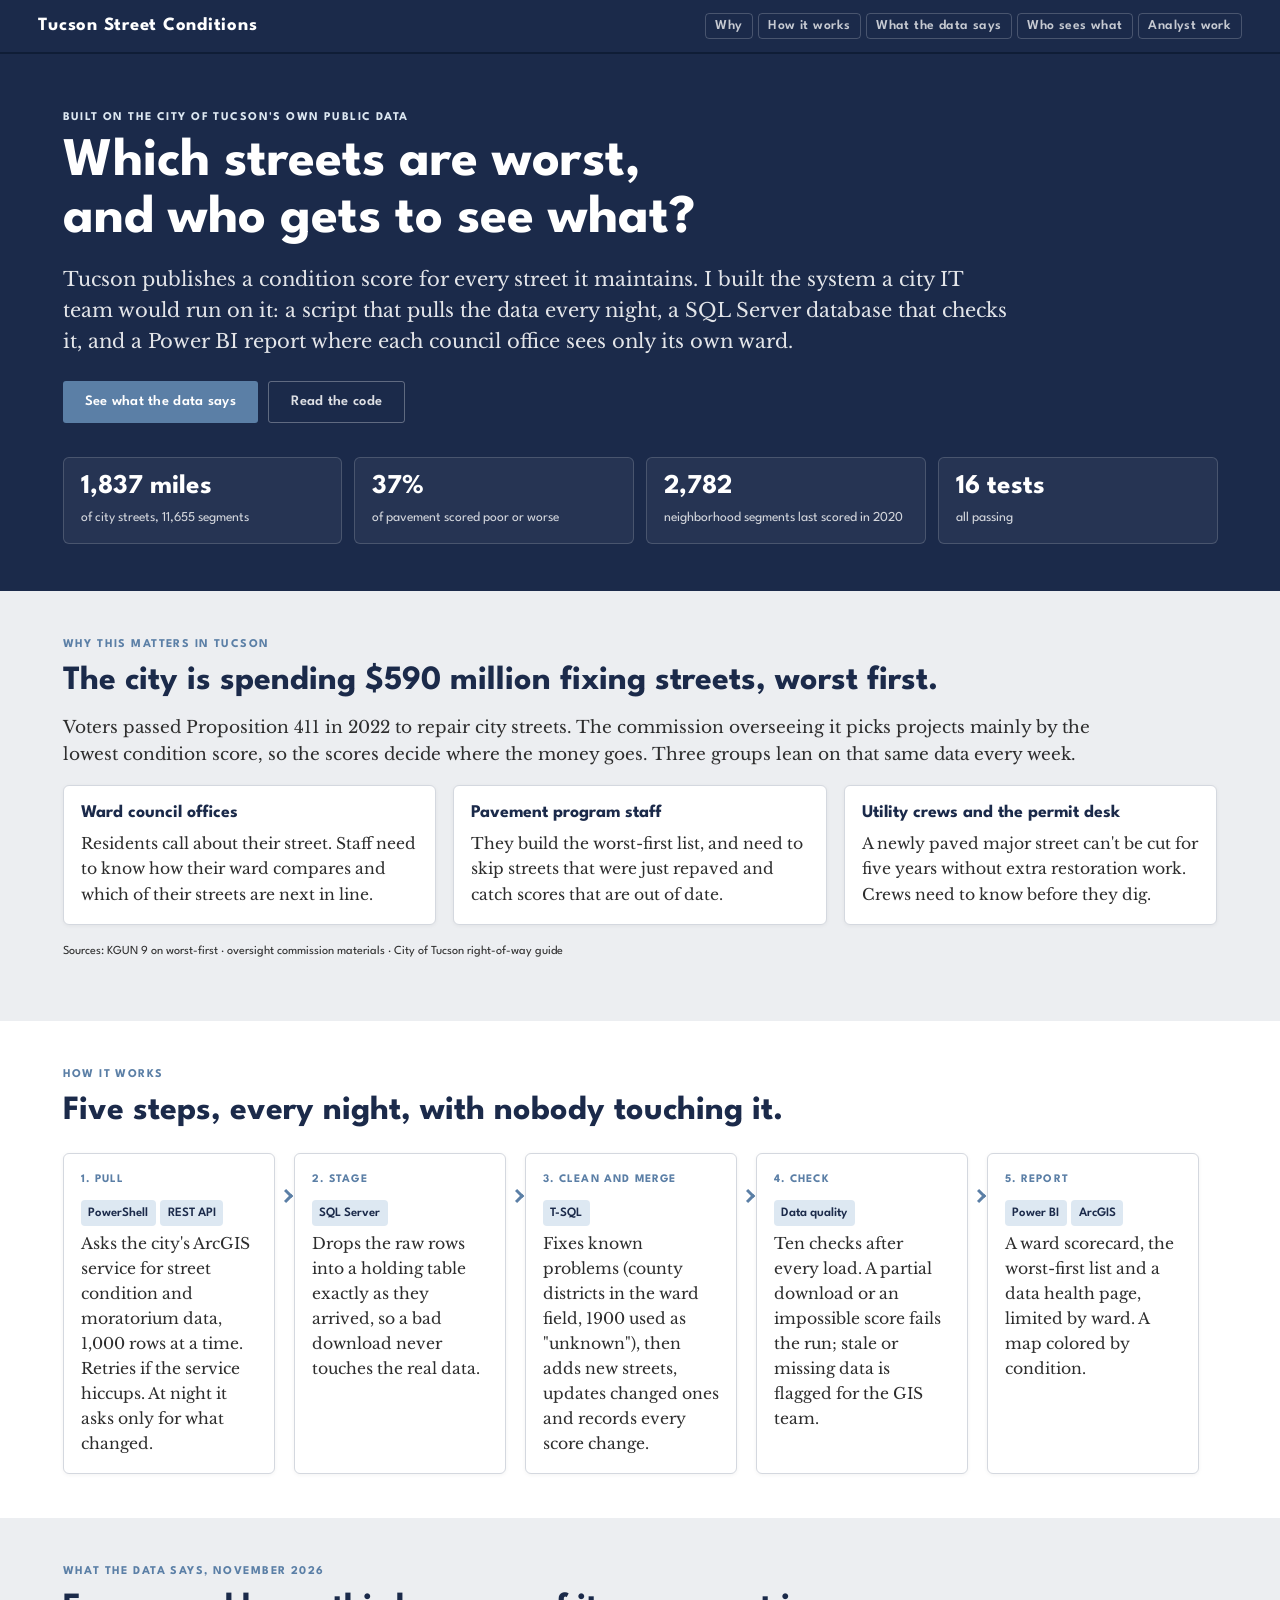
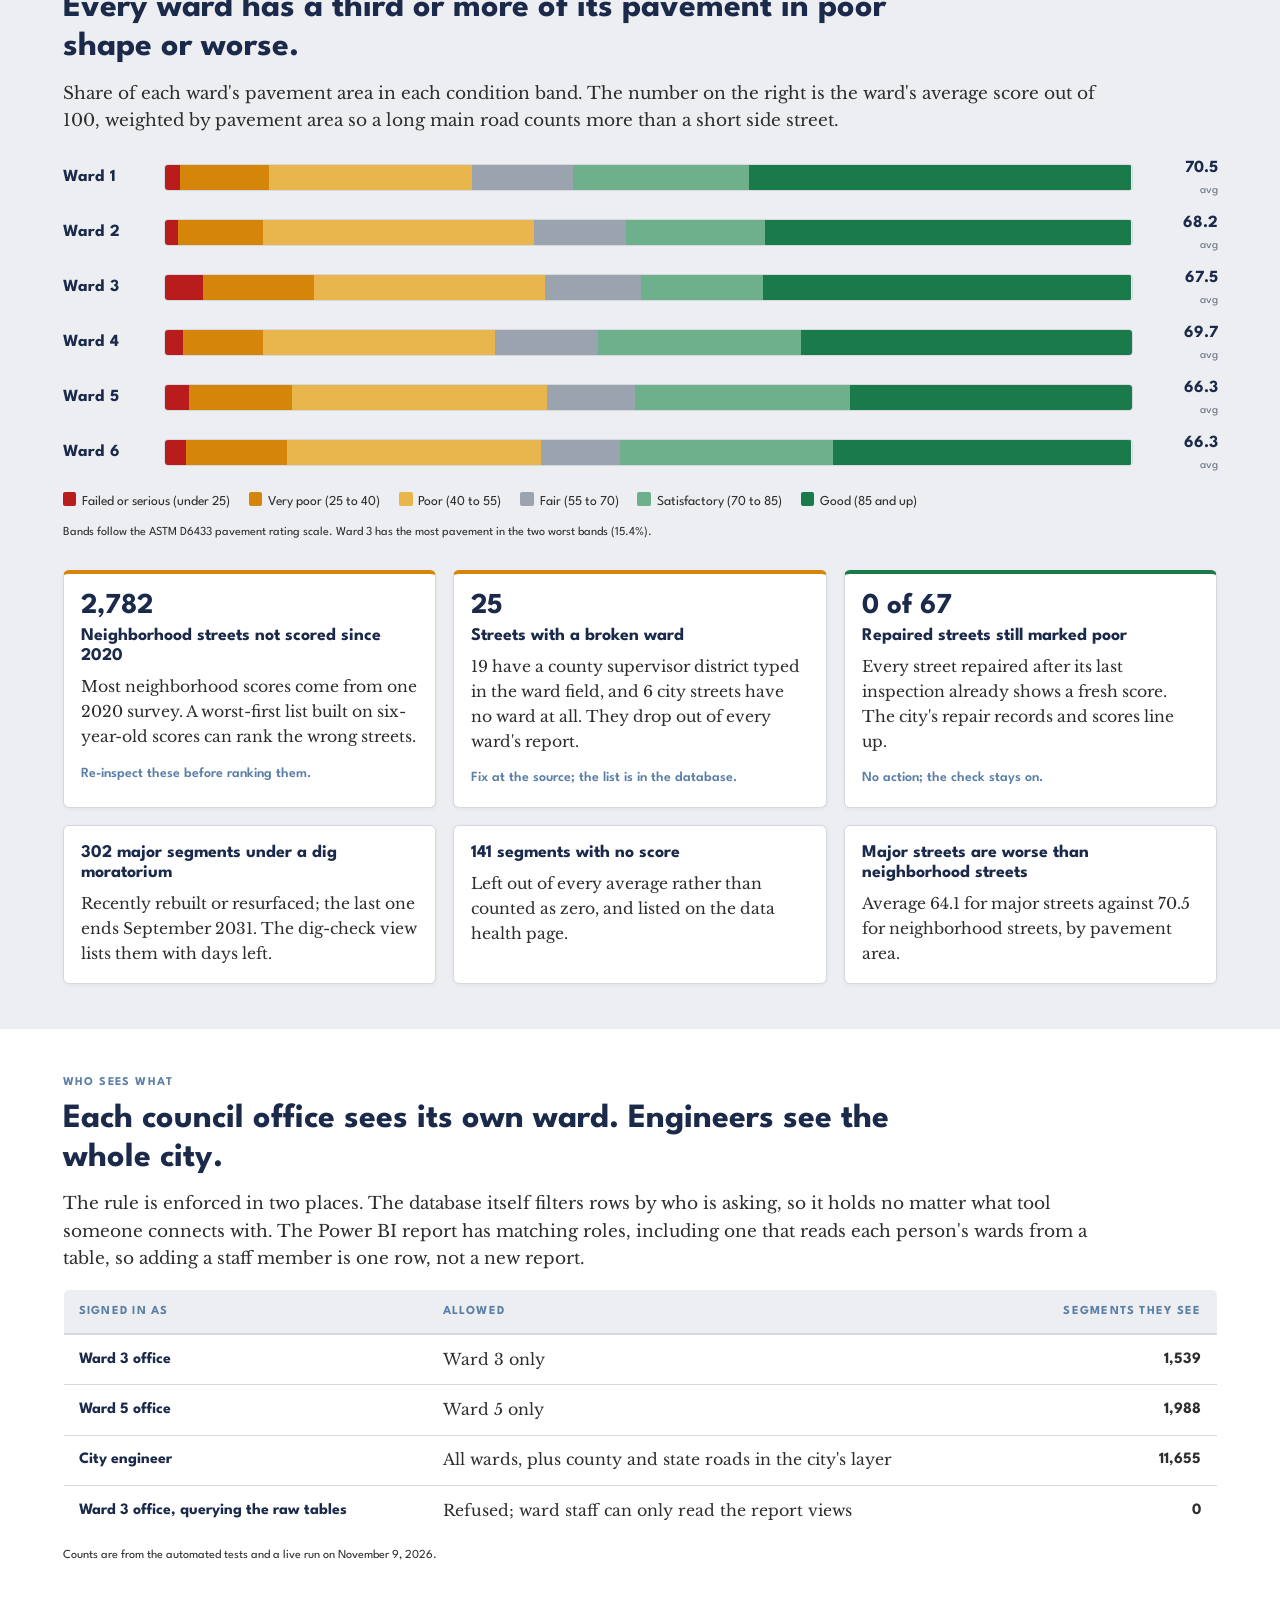
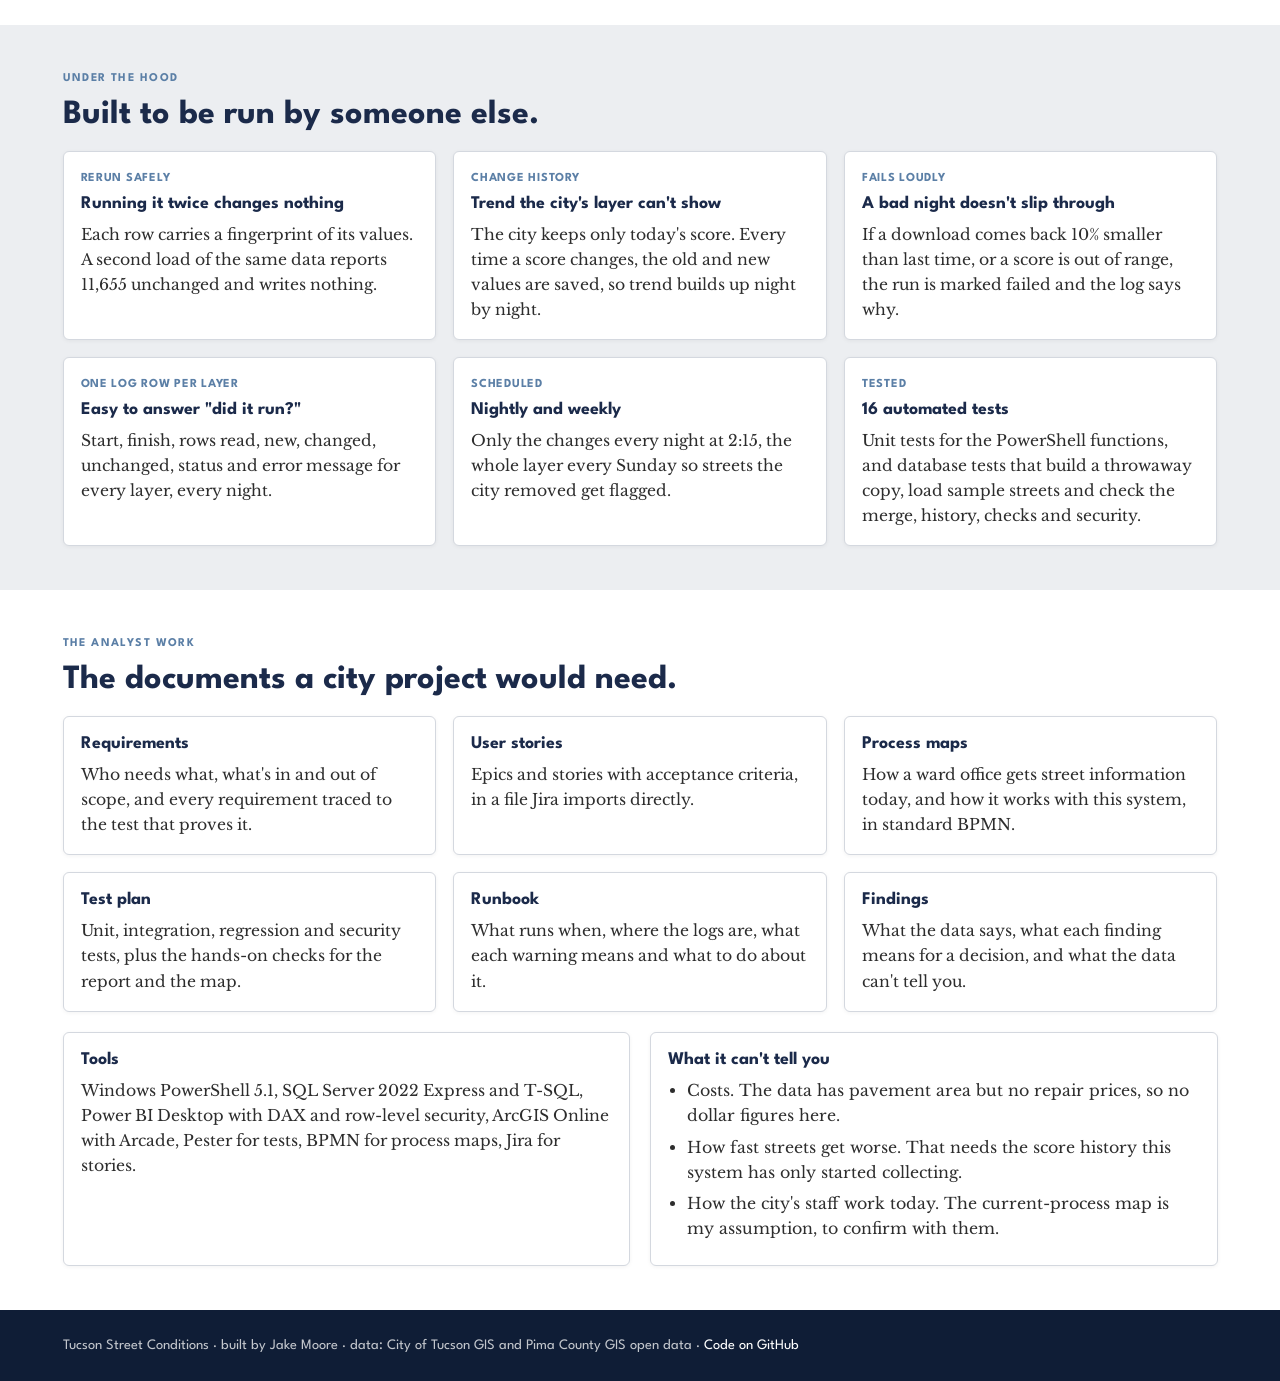
==== site/index.html @ d0fececb "Tucson Street Conditions v1: PowerShell loader, SQL Server model with quality checks and ward securi" ====
<!doctype html>
<html lang="en">
<head>
<meta charset="utf-8">
<meta name="viewport" content="width=device-width, initial-scale=1">
<title>Tucson Street Conditions</title>
<meta name="description" content="A nightly data pipeline on the City of Tucson's own street condition data: PowerShell, SQL Server, Power BI with ward-level security, and an ArcGIS map.">
<meta property="og:title" content="Tucson Street Conditions">
<meta property="og:description" content="Which Tucson streets are worst, how current is the data, and who gets to see what. Built on the city's public data.">
<meta property="og:type" content="website">
<meta name="author" content="Jake Moore">
<link rel="preconnect" href="https://fonts.googleapis.com">
<link rel="preconnect" href="https://fonts.gstatic.com" crossorigin>
<link href="https://fonts.googleapis.com/css2?family=League+Spartan:wght@400;600;700&family=Libre+Baskerville:ital,wght@0,400;0,700;1,400&display=swap" rel="stylesheet">
<link rel="stylesheet" href="base.css">
<style>
  :root {
    /* condition bands, worst to best; anchored on the red, orange and green tokens in base.css */
    --b-fail: #B91C1C; --b-vpoor: #D4850A; --b-poor: #E8B64C; --b-fair: #9AA3AE; --b-sat: #6FB08C; --b-good: #1A7A4A;
  }
  html { font-size: 17px; }
  body { background: var(--light-gray); }
  .wrap { max-width: 1240px; margin-inline: auto; padding-inline: clamp(1rem, 4vw, 2.5rem); }
  section { padding: 2.6rem 0; }
  .white { background: var(--white); }
  .navy { background: var(--navy); color: #fff; }
  .navbar-links { margin-left: auto; }

  .hero { padding: 3.2rem 0 2.8rem; }
  .hero h1 { font-size: clamp(2rem, 5vw, 3.2rem); font-weight: 700; line-height: 1.05; margin-bottom: 0.9rem; max-width: 20ch; }
  .hero .lead { font-size: 1.15rem; line-height: 1.6; color: rgba(255,255,255,0.88); max-width: 56rem; margin-bottom: 1.4rem; }
  .hero-actions .btn { padding: 0.75rem 1.3rem; font-size: 0.85rem; }
  .facts { display: grid; grid-template-columns: repeat(4, 1fr); gap: 0.75rem; margin-top: 2rem; }
  .fact { border: 1px solid rgba(255,255,255,0.16); border-radius: 6px; padding: 0.8rem 1rem; background: rgba(255,255,255,0.05); }
  .fact b { display: block; font-family: 'League Spartan', sans-serif; font-size: 1.6rem; line-height: 1.1; }
  .fact span { font-family: 'League Spartan', sans-serif; font-size: 0.8rem; color: rgba(255,255,255,0.8); }

  h2 { font-size: clamp(1.4rem, 3vw, 2rem); font-weight: 700; color: var(--navy); margin-bottom: 0.8rem; max-width: 44ch; }
  .navy h2 { color: #fff; }
  .kicker { font-family: 'League Spartan', sans-serif; font-size: 0.7rem; font-weight: 700; letter-spacing: 0.12em;
    text-transform: uppercase; color: var(--steel); display: block; margin-bottom: 0.4rem; }
  .navy .kicker { color: var(--steel-light); }
  p { max-width: 62rem; margin-bottom: 0.9rem; }
  .cols-2 { display: grid; grid-template-columns: 1fr 1fr; gap: 1.2rem; }
  .cols-3 { display: grid; grid-template-columns: repeat(3, 1fr); gap: 1rem; }
  .cols-4 { display: grid; grid-template-columns: repeat(4, 1fr); gap: 1rem; }
  .card:hover { transform: none; }
  .card h3 { font-size: 1.05rem; color: var(--navy); margin-bottom: 0.45rem; }
  .card p { font-size: 0.92rem; margin-bottom: 0.5rem; }
  .card p:last-child { margin-bottom: 0; }
  .navy .card { background: rgba(255,255,255,0.06); border-color: rgba(255,255,255,0.14); color: #fff; box-shadow: none; }
  .navy .card h3 { color: #fff; }
  .navy .card p { color: rgba(255,255,255,0.85); }
  .src { font-family: 'League Spartan', sans-serif; font-size: 0.72rem; }
  .src a { color: inherit; }

  /* pipeline */
  .chain { display: grid; grid-template-columns: repeat(5, 1fr); gap: 0; margin-top: 1.4rem; align-items: stretch; }
  .link { position: relative; padding: 0 1.1rem 0 0; }
  .link > .card { height: 100%; }
  .link:not(:last-child)::after { content: ""; position: absolute; right: 0.15rem; top: 2.2rem; width: 0.6rem; height: 0.6rem;
    border-top: 3px solid var(--steel); border-right: 3px solid var(--steel); transform: rotate(45deg); }
  .step { font-family: 'League Spartan', sans-serif; font-size: 0.68rem; font-weight: 700; letter-spacing: 0.1em;
    text-transform: uppercase; color: var(--steel); display: block; margin-bottom: 0.4rem; }
  .tool { display: inline-block; font-family: 'League Spartan', sans-serif; font-weight: 600; font-size: 0.75rem; border-radius: 4px;
    padding: 0.15rem 0.45rem; background: var(--steel-light); color: var(--navy); margin: 0 0.25rem 0.3rem 0; }

  /* ward chart */
  .wards { display: grid; gap: 0.55rem; margin-top: 1.2rem; }
  .ward { display: grid; grid-template-columns: 5.2rem 1fr 4.2rem; gap: 0.8rem; align-items: center; }
  .ward .name { font-family: 'League Spartan', sans-serif; font-weight: 700; color: var(--navy); }
  .ward .avg { font-family: 'League Spartan', sans-serif; font-weight: 700; color: var(--navy); text-align: right; }
  .ward .avg small { display: block; font-weight: 400; font-size: 0.68rem; color: var(--text-muted); }
  .bar { display: flex; height: 1.6rem; border-radius: 4px; overflow: hidden; border: 1px solid var(--border); }
  .bar span { display: block; height: 100%; }
  .bar span:nth-child(1), .key i.k1 { background: var(--b-fail); }
  .bar span:nth-child(2), .key i.k2 { background: var(--b-vpoor); }
  .bar span:nth-child(3), .key i.k3 { background: var(--b-poor); }
  .bar span:nth-child(4), .key i.k4 { background: var(--b-fair); }
  .bar span:nth-child(5), .key i.k5 { background: var(--b-sat); }
  .bar span:nth-child(6), .key i.k6 { background: var(--b-good); }
  .key { display: flex; flex-wrap: wrap; gap: 0.4rem 1.1rem; margin-top: 0.9rem; font-family: 'League Spartan', sans-serif; font-size: 0.8rem; }
  .key i { display: inline-block; width: 0.8rem; height: 0.8rem; border-radius: 2px; margin-right: 0.35rem; vertical-align: -1px; }

  .finding b.num { display: block; font-family: 'League Spartan', sans-serif; font-size: 1.7rem; color: var(--navy); line-height: 1.1; margin-bottom: 0.2rem; }
  .finding.warn { border-top: 4px solid var(--orange); }
  .finding.ok { border-top: 4px solid var(--green); }
  .finding .do { font-family: 'League Spartan', sans-serif; font-size: 0.82rem; font-weight: 600; color: var(--steel); }

  /* who sees what */
  .compare { width: 100%; border-collapse: collapse; background: var(--white); border: 1px solid var(--border); border-radius: 6px; overflow: hidden; }
  .compare th { font-family: 'League Spartan', sans-serif; font-size: 0.72rem; letter-spacing: 0.1em; text-transform: uppercase;
    text-align: left; padding: 0.7rem 0.9rem; background: var(--light-gray); color: var(--steel); border-bottom: 2px solid var(--border); }
  .compare td { padding: 0.7rem 0.9rem; border-bottom: 1px solid var(--border); font-size: 0.93rem; vertical-align: top; }
  .compare tr:last-child td { border-bottom: 0; }
  .compare td:first-child { font-family: 'League Spartan', sans-serif; font-weight: 700; color: var(--navy); }
  .compare td.n { font-family: 'League Spartan', sans-serif; font-weight: 700; text-align: right; white-space: nowrap; }

  .term { font-family: 'League Spartan', sans-serif; font-size: 0.72rem; font-weight: 700; letter-spacing: 0.06em; color: var(--steel);
    text-transform: uppercase; display: block; margin-bottom: 0.3rem; }
  ul.plain { padding-left: 1.1rem; font-size: 0.93rem; }
  ul.plain li { margin-bottom: 0.35rem; }
  .table-scroll { overflow-x: auto; }
  footer { background: var(--navy-dark); color: rgba(255,255,255,0.75); padding: 1.4rem 0; font-family: 'League Spartan', sans-serif; font-size: 0.85rem; }
  footer a { color: #fff; }

  @media (max-width: 1000px) {
    .chain { grid-template-columns: 1fr; gap: 1.1rem; }
    .link { padding: 0; }
    .link:not(:last-child)::after { right: 50%; top: auto; bottom: -0.9rem; transform: rotate(135deg); }
    .cols-4, .facts { grid-template-columns: 1fr 1fr; }
  }
  @media (max-width: 760px) {
    .cols-2, .cols-3 { grid-template-columns: 1fr; }
    .navbar-links { display: none; }
    .ward { grid-template-columns: 4rem 1fr 3.4rem; gap: 0.5rem; }
  }
  @media (max-width: 480px) { .cols-4, .facts { grid-template-columns: 1fr; } }
</style>
</head>
<body>

<nav class="navbar">
  <div class="navbar-inner">
    <a class="navbar-brand" href="#top">Tucson Street Conditions</a>
    <ul class="navbar-links">
      <li><a href="#why">Why</a></li>
      <li><a href="#how">How it works</a></li>
      <li><a href="#data">What the data says</a></li>
      <li><a href="#access">Who sees what</a></li>
      <li><a href="#docs">Analyst work</a></li>
    </ul>
  </div>
</nav>

<header class="navy hero" id="top">
  <div class="wrap">
    <span class="kicker">Built on the City of Tucson's own public data</span>
    <h1>Which streets are worst, and who gets to see what?</h1>
    <p class="lead">Tucson publishes a condition score for every street it maintains. I built the system a city IT team would run on it: a script that pulls the data every night, a SQL Server database that checks it, and a Power BI report where each council office sees only its own ward.</p>
    <div class="hero-actions">
      <a class="btn btn-primary" href="#data">See what the data says</a>
      <a class="btn btn-secondary" href="https://github.com/Jahe-moore/tucson-street-conditions">Read the code</a>
    </div>
    <div class="facts">
      <div class="fact"><b>1,837 miles</b><span>of city streets, 11,655 segments</span></div>
      <div class="fact"><b>37%</b><span>of pavement scored poor or worse</span></div>
      <div class="fact"><b>2,782</b><span>neighborhood segments last scored in 2020</span></div>
      <div class="fact"><b>16 tests</b><span>all passing</span></div>
    </div>
  </div>
</header>

<section id="why">
  <div class="wrap">
    <span class="kicker">Why this matters in Tucson</span>
    <h2>The city is spending $590 million fixing streets, worst first.</h2>
    <p>Voters passed Proposition 411 in 2022 to repair city streets. The commission overseeing it picks projects mainly by the lowest condition score, so the scores decide where the money goes. Three groups lean on that same data every week.</p>
    <div class="cols-3" style="margin-top:1rem">
      <div class="card"><h3>Ward council offices</h3><p>Residents call about their street. Staff need to know how their ward compares and which of their streets are next in line.</p></div>
      <div class="card"><h3>Pavement program staff</h3><p>They build the worst-first list, and need to skip streets that were just repaved and catch scores that are out of date.</p></div>
      <div class="card"><h3>Utility crews and the permit desk</h3><p>A newly paved major street can't be cut for five years without extra restoration work. Crews need to know before they dig.</p></div>
    </div>
    <p class="src" style="margin-top:1rem">Sources: <a href="https://kgun9.com/operation-safe-roads/worst-first-is-tucsons-plan-for-street-repair">KGUN 9 on worst-first</a> &middot; <a href="https://assets.tucsonaz.gov/share/bcc/40524.pdf">oversight commission materials</a> &middot; <a href="https://www.tucsonaz.gov/files/sharedassets/public/v/1/transportation-and-mobility/documents/rowbrochure2018-web.pdf">City of Tucson right-of-way guide</a></p>
  </div>
</section>

<section class="white" id="how">
  <div class="wrap">
    <span class="kicker">How it works</span>
    <h2>Five steps, every night, with nobody touching it.</h2>
    <div class="chain">
      <div class="link"><div class="card"><span class="step">1. Pull</span>
        <span class="tool">PowerShell</span><span class="tool">REST API</span>
        <p>Asks the city's ArcGIS service for street condition and moratorium data, 1,000 rows at a time. Retries if the service hiccups. At night it asks only for what changed.</p></div></div>
      <div class="link"><div class="card"><span class="step">2. Stage</span>
        <span class="tool">SQL Server</span>
        <p>Drops the raw rows into a holding table exactly as they arrived, so a bad download never touches the real data.</p></div></div>
      <div class="link"><div class="card"><span class="step">3. Clean and merge</span>
        <span class="tool">T-SQL</span>
        <p>Fixes known problems (county districts in the ward field, 1900 used as "unknown"), then adds new streets, updates changed ones and records every score change.</p></div></div>
      <div class="link"><div class="card"><span class="step">4. Check</span>
        <span class="tool">Data quality</span>
        <p>Ten checks after every load. A partial download or an impossible score fails the run; stale or missing data is flagged for the GIS team.</p></div></div>
      <div class="link"><div class="card"><span class="step">5. Report</span>
        <span class="tool">Power BI</span><span class="tool">ArcGIS</span>
        <p>A ward scorecard, the worst-first list and a data health page, limited by ward. A map colored by condition.</p></div></div>
    </div>
  </div>
</section>

<section id="data">
  <div class="wrap">
    <span class="kicker">What the data says, November 2026</span>
    <h2>Every ward has a third or more of its pavement in poor shape or worse.</h2>
    <p>Share of each ward's pavement area in each condition band. The number on the right is the ward's average score out of 100, weighted by pavement area so a long main road counts more than a short side street.</p>
    <div class="wards" role="img" aria-label="Condition mix by ward. Ward 1 average 70.5, Ward 2 68.2, Ward 3 67.5, Ward 4 69.7, Ward 5 66.3, Ward 6 66.3.">
      <div class="ward"><span class="name">Ward 1</span><div class="bar"><span style="width:1.5%"></span><span style="width:9.2%"></span><span style="width:21.0%"></span><span style="width:10.5%"></span><span style="width:18.2%"></span><span style="width:39.6%"></span></div><span class="avg">70.5<small>avg</small></span></div>
      <div class="ward"><span class="name">Ward 2</span><div class="bar"><span style="width:1.3%"></span><span style="width:8.8%"></span><span style="width:28.0%"></span><span style="width:9.6%"></span><span style="width:14.4%"></span><span style="width:37.9%"></span></div><span class="avg">68.2<small>avg</small></span></div>
      <div class="ward"><span class="name">Ward 3</span><div class="bar"><span style="width:3.9%"></span><span style="width:11.5%"></span><span style="width:23.9%"></span><span style="width:9.9%"></span><span style="width:12.7%"></span><span style="width:38.1%"></span></div><span class="avg">67.5<small>avg</small></span></div>
      <div class="ward"><span class="name">Ward 4</span><div class="bar"><span style="width:1.8%"></span><span style="width:8.3%"></span><span style="width:24.0%"></span><span style="width:10.7%"></span><span style="width:21.0%"></span><span style="width:34.3%"></span></div><span class="avg">69.7<small>avg</small></span></div>
      <div class="ward"><span class="name">Ward 5</span><div class="bar"><span style="width:2.4%"></span><span style="width:10.7%"></span><span style="width:26.4%"></span><span style="width:9.2%"></span><span style="width:22.2%"></span><span style="width:29.2%"></span></div><span class="avg">66.3<small>avg</small></span></div>
      <div class="ward"><span class="name">Ward 6</span><div class="bar"><span style="width:2.1%"></span><span style="width:10.5%"></span><span style="width:26.3%"></span><span style="width:8.2%"></span><span style="width:22.0%"></span><span style="width:30.9%"></span></div><span class="avg">66.3<small>avg</small></span></div>
    </div>
    <div class="key"><span><i class="k1"></i>Failed or serious (under 25)</span><span><i class="k2"></i>Very poor (25 to 40)</span><span><i class="k3"></i>Poor (40 to 55)</span><span><i class="k4"></i>Fair (55 to 70)</span><span><i class="k5"></i>Satisfactory (70 to 85)</span><span><i class="k6"></i>Good (85 and up)</span></div>
    <p class="src" style="margin-top:0.6rem">Bands follow the ASTM D6433 pavement rating scale. Ward 3 has the most pavement in the two worst bands (15.4%).</p>

    <div class="cols-3" style="margin-top:1.6rem">
      <div class="card finding warn"><b class="num">2,782</b><h3>Neighborhood streets not scored since 2020</h3><p>Most neighborhood scores come from one 2020 survey. A worst-first list built on six-year-old scores can rank the wrong streets.</p><span class="do">Re-inspect these before ranking them.</span></div>
      <div class="card finding warn"><b class="num">25</b><h3>Streets with a broken ward</h3><p>19 have a county supervisor district typed in the ward field, and 6 city streets have no ward at all. They drop out of every ward's report.</p><span class="do">Fix at the source; the list is in the database.</span></div>
      <div class="card finding ok"><b class="num">0 of 67</b><h3>Repaired streets still marked poor</h3><p>Every street repaired after its last inspection already shows a fresh score. The city's repair records and scores line up.</p><span class="do">No action; the check stays on.</span></div>
    </div>
    <div class="cols-3" style="margin-top:1rem">
      <div class="card"><h3>302 major segments under a dig moratorium</h3><p>Recently rebuilt or resurfaced; the last one ends September 2031. The dig-check view lists them with days left.</p></div>
      <div class="card"><h3>141 segments with no score</h3><p>Left out of every average rather than counted as zero, and listed on the data health page.</p></div>
      <div class="card"><h3>Major streets are worse than neighborhood streets</h3><p>Average 64.1 for major streets against 70.5 for neighborhood streets, by pavement area.</p></div>
    </div>
  </div>
</section>

<section class="white" id="access">
  <div class="wrap">
    <span class="kicker">Who sees what</span>
    <h2>Each council office sees its own ward. Engineers see the whole city.</h2>
    <p>The rule is enforced in two places. The database itself filters rows by who is asking, so it holds no matter what tool someone connects with. The Power BI report has matching roles, including one that reads each person's wards from a table, so adding a staff member is one row, not a new report.</p>
    <div class="table-scroll" style="margin-top:1rem">
    <table class="compare">
      <thead><tr><th>Signed in as</th><th>Allowed</th><th style="text-align:right">Segments they see</th></tr></thead>
      <tbody>
        <tr><td>Ward 3 office</td><td>Ward 3 only</td><td class="n">1,539</td></tr>
        <tr><td>Ward 5 office</td><td>Ward 5 only</td><td class="n">1,988</td></tr>
        <tr><td>City engineer</td><td>All wards, plus county and state roads in the city's layer</td><td class="n">11,655</td></tr>
        <tr><td>Ward 3 office, querying the raw tables</td><td>Refused; ward staff can only read the report views</td><td class="n">0</td></tr>
      </tbody>
    </table>
    </div>
    <p class="src" style="margin-top:0.6rem">Counts are from the automated tests and a live run on November 9, 2026.</p>
  </div>
</section>

<section>
  <div class="wrap">
    <span class="kicker">Under the hood</span>
    <h2>Built to be run by someone else.</h2>
    <div class="cols-3" style="margin-top:1rem">
      <div class="card"><span class="term">Rerun safely</span><h3>Running it twice changes nothing</h3><p>Each row carries a fingerprint of its values. A second load of the same data reports 11,655 unchanged and writes nothing.</p></div>
      <div class="card"><span class="term">Change history</span><h3>Trend the city's layer can't show</h3><p>The city keeps only today's score. Every time a score changes, the old and new values are saved, so trend builds up night by night.</p></div>
      <div class="card"><span class="term">Fails loudly</span><h3>A bad night doesn't slip through</h3><p>If a download comes back 10% smaller than last time, or a score is out of range, the run is marked failed and the log says why.</p></div>
      <div class="card"><span class="term">One log row per layer</span><h3>Easy to answer "did it run?"</h3><p>Start, finish, rows read, new, changed, unchanged, status and error message for every layer, every night.</p></div>
      <div class="card"><span class="term">Scheduled</span><h3>Nightly and weekly</h3><p>Only the changes every night at 2:15, the whole layer every Sunday so streets the city removed get flagged.</p></div>
      <div class="card"><span class="term">Tested</span><h3>16 automated tests</h3><p>Unit tests for the PowerShell functions, and database tests that build a throwaway copy, load sample streets and check the merge, history, checks and security.</p></div>
    </div>
  </div>
</section>

<section class="white" id="docs">
  <div class="wrap">
    <span class="kicker">The analyst work</span>
    <h2>The documents a city project would need.</h2>
    <div class="cols-3" style="margin-top:1rem">
      <div class="card"><h3>Requirements</h3><p>Who needs what, what's in and out of scope, and every requirement traced to the test that proves it.</p></div>
      <div class="card"><h3>User stories</h3><p>Epics and stories with acceptance criteria, in a file Jira imports directly.</p></div>
      <div class="card"><h3>Process maps</h3><p>How a ward office gets street information today, and how it works with this system, in standard BPMN.</p></div>
      <div class="card"><h3>Test plan</h3><p>Unit, integration, regression and security tests, plus the hands-on checks for the report and the map.</p></div>
      <div class="card"><h3>Runbook</h3><p>What runs when, where the logs are, what each warning means and what to do about it.</p></div>
      <div class="card"><h3>Findings</h3><p>What the data says, what each finding means for a decision, and what the data can't tell you.</p></div>
    </div>
    <div class="cols-2" style="margin-top:1.2rem">
      <div class="card"><h3>Tools</h3><p>Windows PowerShell 5.1, SQL Server 2022 Express and T-SQL, Power BI Desktop with DAX and row-level security, ArcGIS Online with Arcade, Pester for tests, BPMN for process maps, Jira for stories.</p></div>
      <div class="card"><h3>What it can't tell you</h3>
        <ul class="plain">
          <li>Costs. The data has pavement area but no repair prices, so no dollar figures here.</li>
          <li>How fast streets get worse. That needs the score history this system has only started collecting.</li>
          <li>How the city's staff work today. The current-process map is my assumption, to confirm with them.</li>
        </ul></div>
    </div>
  </div>
</section>

<footer>
  <div class="wrap">Tucson Street Conditions &middot; built by Jake Moore &middot; data: City of Tucson GIS and Pima County GIS open data &middot; <a href="https://github.com/Jahe-moore/tucson-street-conditions">Code on GitHub</a></div>
</footer>
</body>
</html>
---- site/base.css ----
/* Design tokens and components from Jake Moore's personal design system (Life Hub base.css), trimmed to what this app uses. */
:root {
  --navy:         #1B2A4A;
  --navy-dark:    #0F1D36;
  --charcoal:     #2D2D2D;
  --charcoal-mid: #3D3D3D;
  --steel:        #5B7FA6;
  --steel-light:  #DDE8F2;
  --white:        #FFFFFF;
  --light-gray:   #ECEEF1;
  --border:       #D4D8DF;
  --text:         #2D2D2D;
  --text-muted:   #6B7280;
  --orange:       #D4850A;
  --orange-bg:    #FEF3CD;
  --green:        #1A7A4A;
  --green-bg:     #D1FAE5;
  --red:          #B91C1C;
  --red-bg:       #FEE2E2;
  --t: 0.2s ease;
}

*, *::before, *::after { box-sizing: border-box; margin: 0; padding: 0; }
html { font-size: 16px; }
body {
  font-family: 'Libre Baskerville', serif;
  font-size: 1rem;
  color: var(--text);
  background: var(--light-gray);
  line-height: 1.6;
}
h1, h2, h3, h4, h5, h6 { font-family: 'League Spartan', sans-serif; line-height: 1.15; }
a { color: var(--steel); text-decoration: none; transition: color var(--t); }
a:hover { color: var(--navy); text-decoration: underline; }
img { max-width: 100%; display: block; }
input, select, textarea, button { font-family: inherit; font-size: inherit; }

.navbar {
  background: var(--navy);
  border-bottom: 2px solid var(--navy-dark);
  position: sticky; top: 0; z-index: 100;
}
.navbar-inner {
  display: flex; align-items: center; justify-content: space-between;
  min-height: 52px; padding-inline: clamp(1.25rem, 3vw, 2.5rem); gap: 1rem;
  max-width: 1600px; margin-inline: auto;
}
.navbar-brand {
  font-family: 'League Spartan', sans-serif;
  font-weight: 700; font-size: 1.1rem; color: #fff; letter-spacing: 0.04em;
  white-space: nowrap; flex-shrink: 0;
}
/* Nav fit (2026-09-27): with 13 links the bar wrapped at 1280 -- links onto
   two rows and "Life Hub" onto two lines. The brand never wraps or shrinks,
   and link padding/gap came down just enough (0.7 -> 0.55rem, 0.4 -> 0.3rem)
   for one row at 1280. Type size is untouched. min-height, not height: if the
   links ever wrap, the bar grows instead of spilling over the page. Below 1200
   it is two rows -- see NAVBAR (narrow) after the base rules. */
.navbar-brand:hover { opacity: 0.85; color: #fff; text-decoration: none; }
.navbar-links { display: flex; align-items: center; gap: 0.3rem; list-style: none; flex-wrap: wrap; margin-left: auto; }
.navbar-links li { display: flex; align-items: center; }
.navbar-links a {
  display: inline-block;
  font-family: 'League Spartan', sans-serif;
  font-size: 0.8rem; font-weight: 600; line-height: 1;
  color: rgba(255,255,255,0.75);
  border: 1px solid rgba(255,255,255,0.2);
  border-radius: 4px;
  padding: 0.3rem 0.55rem;
  letter-spacing: 0.03em;
  white-space: nowrap;
  transition: color var(--t), border-color var(--t);
}
.navbar-links a:hover, .navbar-links a.active { color: #fff; border-color: rgba(255,255,255,0.5); text-decoration: none; }
.navbar-links a.active { background: var(--navy-dark); border-color: rgba(255,255,255,0.55); }
.hero {
  background: var(--navy);
  padding: 2.5rem 0 2rem;
  color: #fff;
}
.hero-inner { display: flex; align-items: center; gap: 2.5rem; flex-wrap: wrap; }
.hero-text  { flex: 1; min-width: 280px; }
.hero-eyebrow {
  font-family: 'League Spartan', sans-serif;
  font-size: 0.72rem; font-weight: 600;
  letter-spacing: 0.1em; text-transform: uppercase;
  color: var(--steel-light); opacity: 0.8;
  margin-bottom: 0.35rem; display: block;
}
.hero-title {
  font-size: clamp(2rem, 4.5vw, 3rem);
  font-weight: 700; color: #fff;
  line-height: 1.05; margin-bottom: 0.4rem;
}
.hero-tagline {
  font-family: 'League Spartan', sans-serif;
  font-size: 0.88rem; font-weight: 600;
  color: rgba(255,255,255,0.7);
  margin-bottom: 1rem;
}
.hero-sub {
  font-family: 'Libre Baskerville', serif;
  font-size: 0.95rem;
  color: rgba(255,255,255,0.65);
}
.hero-sub.hero-date {
  font-family: 'League Spartan', sans-serif;
  font-size: clamp(1.35rem, 2.6vw, 1.75rem);
  font-weight: 700;
  line-height: 1.1;
  color: #fff;
}
.stat-pills { display: flex; gap: 0.5rem; flex-wrap: wrap; margin-bottom: 1.1rem; }
.stat-pill {
  background: rgba(255,255,255,0.08);
  border: 1px solid rgba(255,255,255,0.14);
  border-radius: 4px;
  padding: 0.3rem 0.7rem;
  font-family: 'League Spartan', sans-serif;
  font-size: 0.74rem;
  color: rgba(255,255,255,0.8);
  line-height: 1.3;
}
.stat-pill strong { color: #fff; font-weight: 700; display: block; font-size: 0.88rem; }
.hero-actions { display: flex; gap: 0.6rem; flex-wrap: wrap; }
.btn {
  display: inline-flex;
  align-items: center;
  font-family: 'League Spartan', sans-serif;
  font-size: 0.8rem; font-weight: 600;
  padding: 0.55rem 1.2rem;
  border-radius: 3px;
  border: none; cursor: pointer; line-height: 1;
  letter-spacing: 0.02em;
  transition: background var(--t), border-color var(--t), color var(--t);
}
.btn-primary { background: var(--steel); color: #fff; }
.btn-primary:hover { background: #4a6d92; color: #fff; text-decoration: none; }
.btn-secondary {
  background: transparent;
  color: rgba(255,255,255,0.85);
  border: 1px solid rgba(255,255,255,0.3);
}
.btn-secondary:hover { color: #fff; border-color: rgba(255,255,255,0.7); text-decoration: none; }
.btn-outline {
  background: transparent; color: var(--steel); border: 1px solid var(--steel);
}
.btn-outline:hover { background: var(--steel-light); color: var(--navy); text-decoration: none; }
.btn-danger { background: var(--red); color: #fff; }
.btn-danger:hover { background: #8c1414; color: #fff; }
.btn-sm { font-size: 0.72rem; padding: 0.35rem 0.8rem; }
.section-label {
  font-family: 'League Spartan', sans-serif;
  font-size: 0.65rem; font-weight: 700;
  letter-spacing: 0.12em; text-transform: uppercase;
  color: var(--steel);
  display: block; margin-bottom: 0.25rem;
}
.section-heading {
  font-size: clamp(1.2rem, 2.5vw, 1.6rem);
  font-weight: 700;
  margin-bottom: 0.85rem;
}
.card {
  background: var(--white);
  border: 1px solid var(--border);
  border-radius: 6px;
  box-shadow: 0 1px 4px rgba(0,0,0,0.05);
  padding: 1rem;
  transition: box-shadow var(--t), transform var(--t);
}
.card:hover { box-shadow: 0 4px 14px rgba(0,0,0,0.09); transform: translateY(-1px); }
.card--flush { padding: 0; overflow: hidden; }
.card--dark {
  background: var(--charcoal-mid);
  border-color: rgba(255,255,255,0.08);
  color: #fff;
}
.card-label {
  font-family: 'League Spartan', sans-serif;
  font-size: 0.62rem; font-weight: 700;
  letter-spacing: 0.1em; text-transform: uppercase;
  color: var(--steel);
  margin-bottom: 0.3rem;
  display: block;
}
.card--dark .card-label { color: var(--steel-light); opacity: 0.8; }
.card-title {
  font-family: 'League Spartan', sans-serif;
  font-size: 1rem; font-weight: 700;
  margin-bottom: 0.5rem;
  color: var(--text);
}
.card--dark .card-title { color: #fff; }
.card-body { font-family: 'Libre Baskerville', serif; font-size: 0.88rem; color: var(--text-muted); line-height: 1.65; }
.data-table { width: 100%; border-collapse: collapse; font-size: 0.85rem; }
.data-table th {
  font-family: 'League Spartan', sans-serif;
  font-size: 0.63rem; font-weight: 700;
  letter-spacing: 0.1em; text-transform: uppercase;
  color: var(--steel);
  text-align: left;
  padding: 0.45rem 0.75rem;
  border-bottom: 2px solid var(--border);
  background: var(--light-gray);
  white-space: nowrap;
}
.data-table td {
  font-family: 'Libre Baskerville', serif;
  padding: 0.45rem 0.75rem;
  border-bottom: 1px solid var(--border);
  vertical-align: middle;
  color: var(--text);
  font-size: 0.86rem;
  line-height: 1.4;
}
.data-table tr:last-child td { border-bottom: none; }
.data-table tbody tr:hover td { background: #f7f9fc; }
.data-table .row-label {
  font-family: 'League Spartan', sans-serif;
  font-size: 0.78rem; font-weight: 700;
  color: var(--text);
  white-space: nowrap;
}
.callout {
  border-left: 4px solid var(--steel);
  background: var(--steel-light);
  border-radius: 0 6px 6px 0;
  padding: 0.85rem 1rem;
  margin-bottom: 0.75rem;
  font-family: 'Libre Baskerville', serif;
  font-size: 0.88rem; line-height: 1.55;
}
.callout-title {
  font-family: 'League Spartan', sans-serif;
  font-size: 0.72rem; font-weight: 700;
  letter-spacing: 0.06em; text-transform: uppercase;
  margin-bottom: 0.3rem;
  color: var(--navy);
}
.callout--success { border-color: var(--green);  background: var(--green-bg); }
.callout--success .callout-title { color: var(--green); }
.callout--warning { border-color: var(--orange); background: var(--orange-bg); }
.callout--warning .callout-title { color: var(--orange); }
.callout--danger  { border-color: var(--red);    background: var(--red-bg); }
.callout--danger  .callout-title { color: var(--red); }
.callout--info    { border-color: var(--steel);  background: var(--steel-light); }
.callout--info    .callout-title { color: var(--navy); }
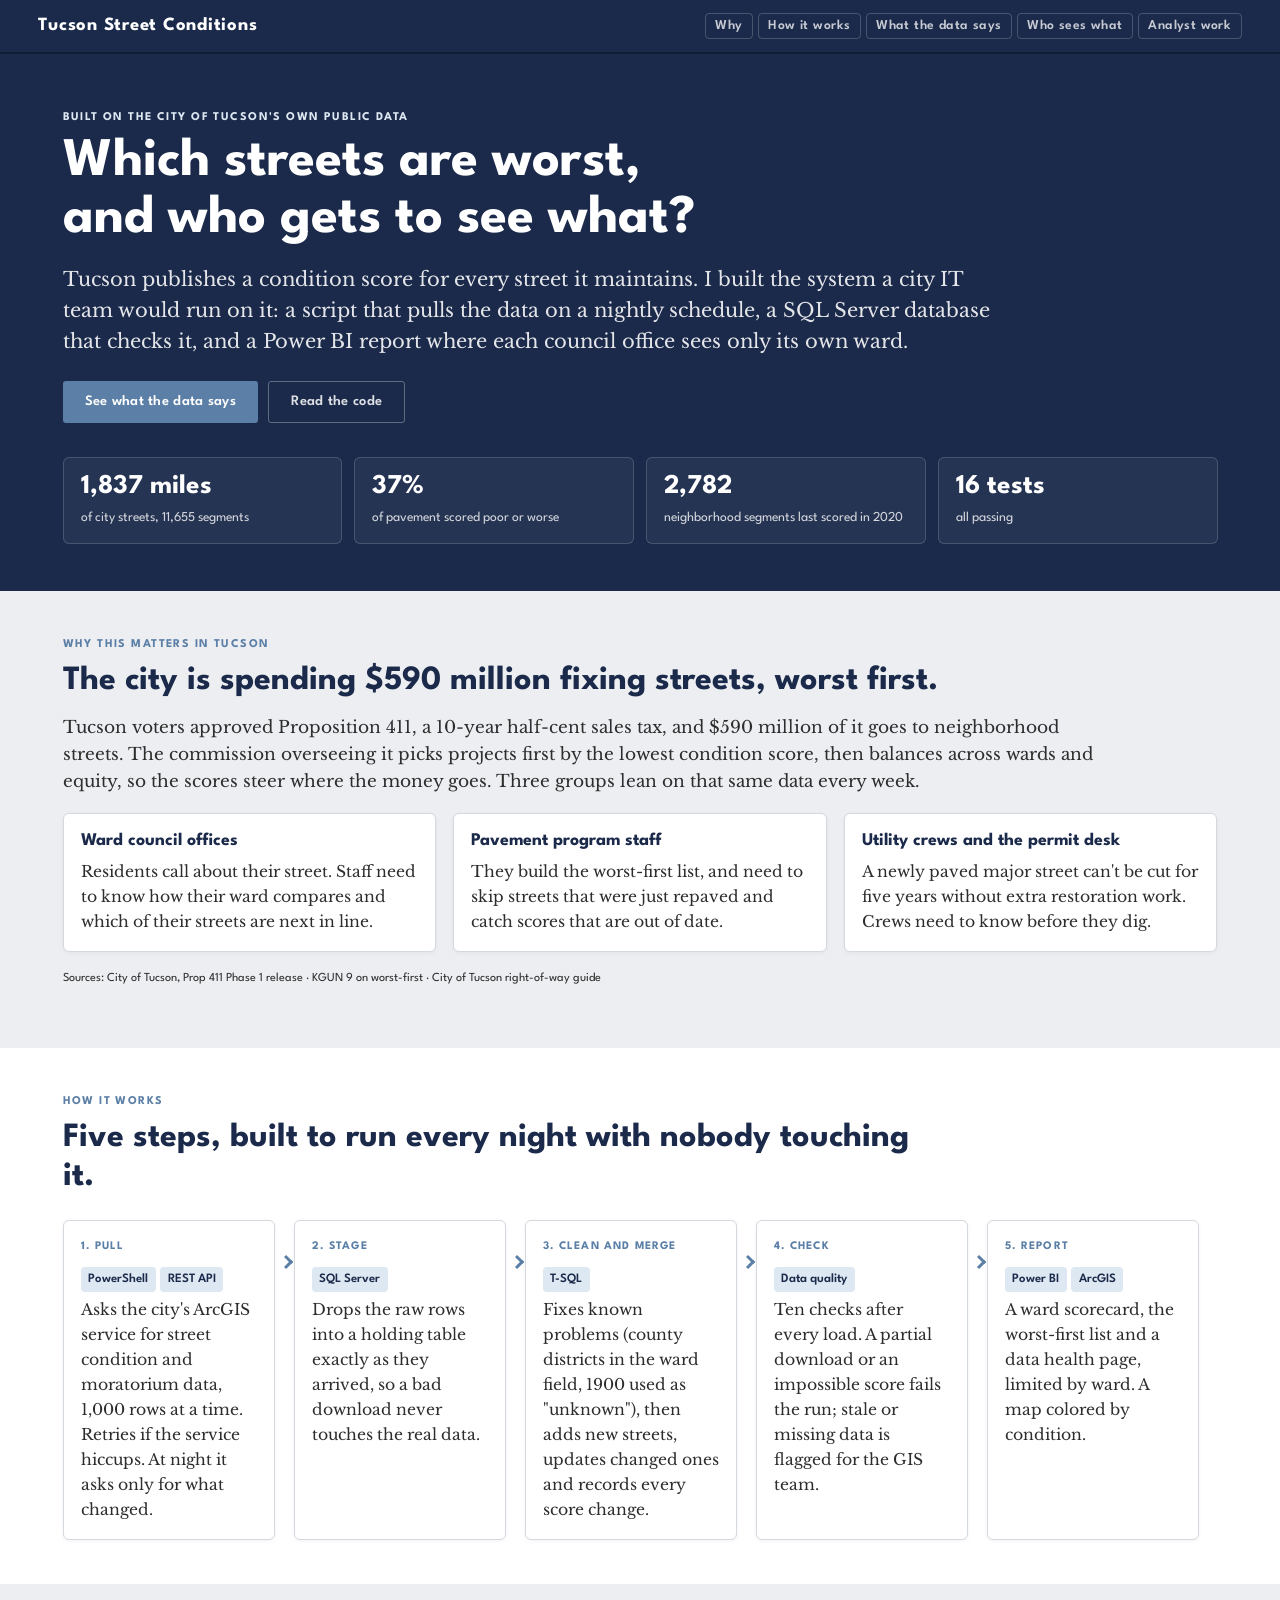
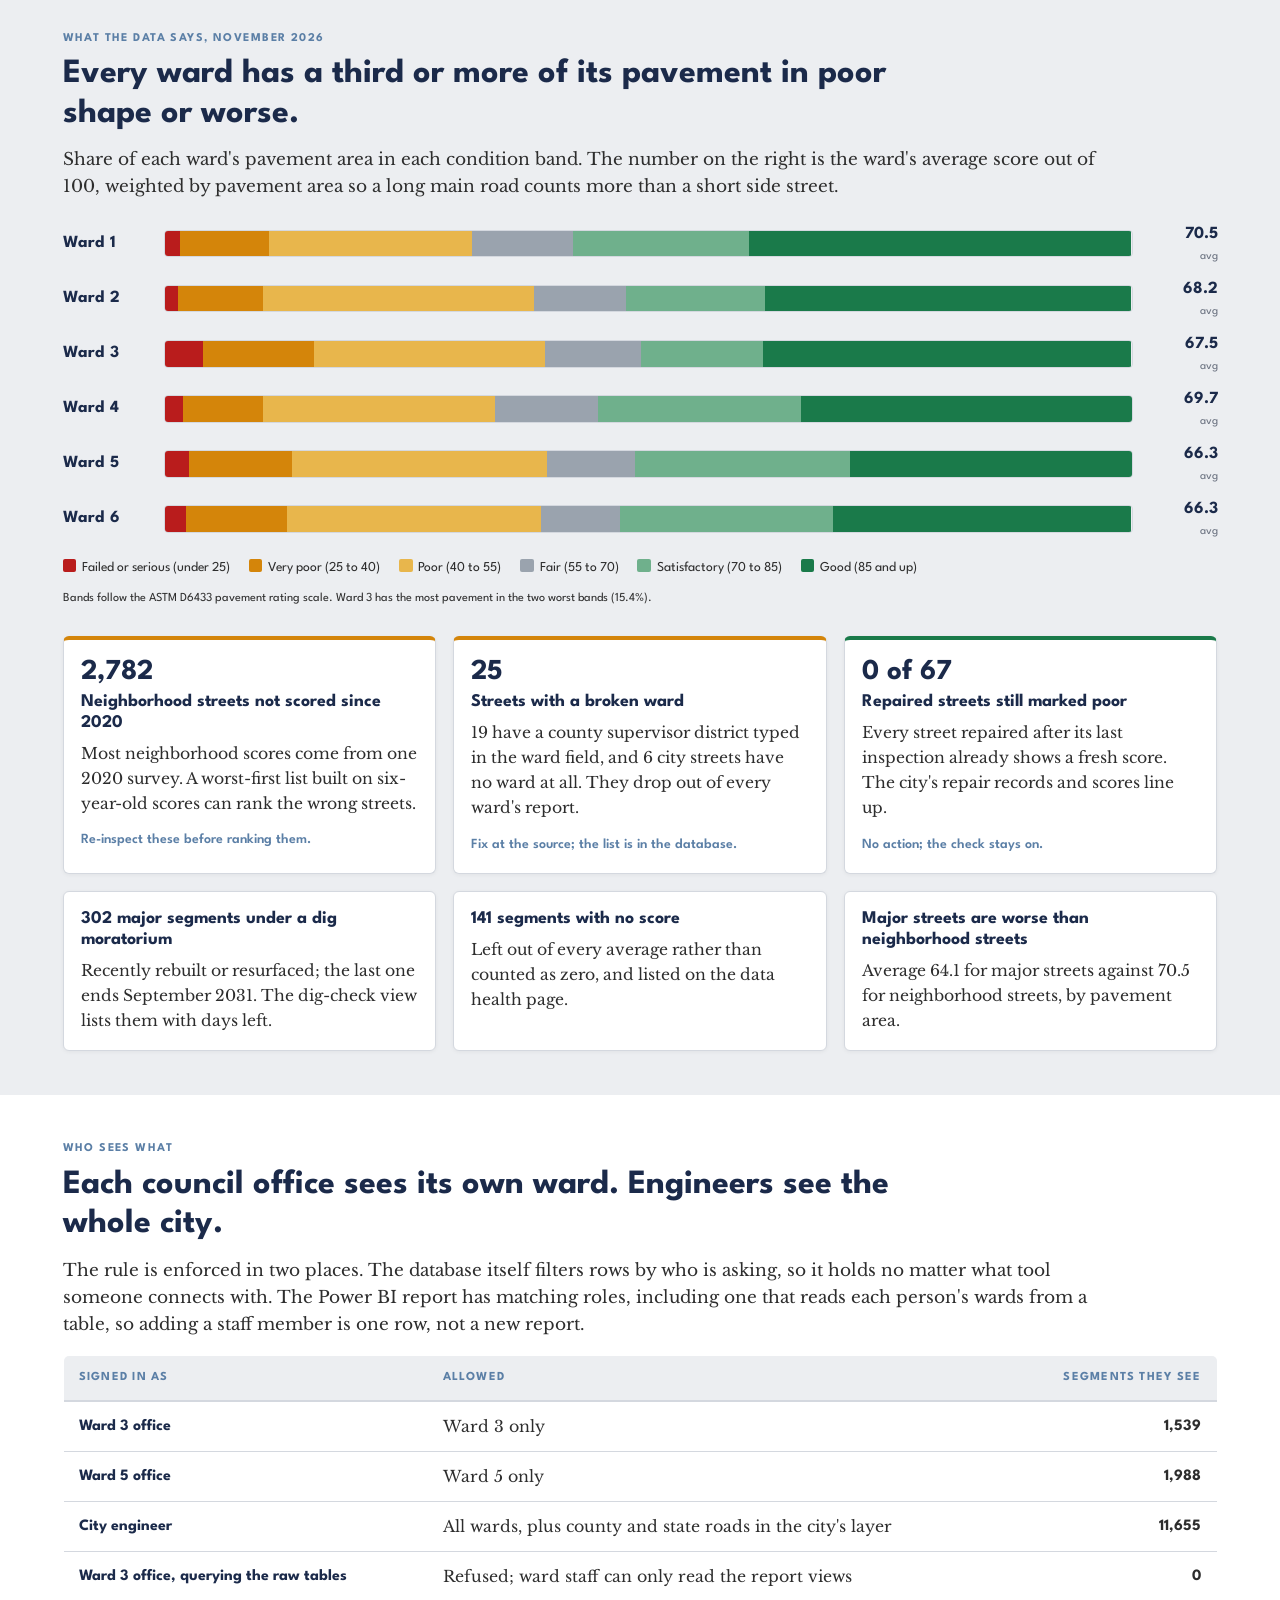
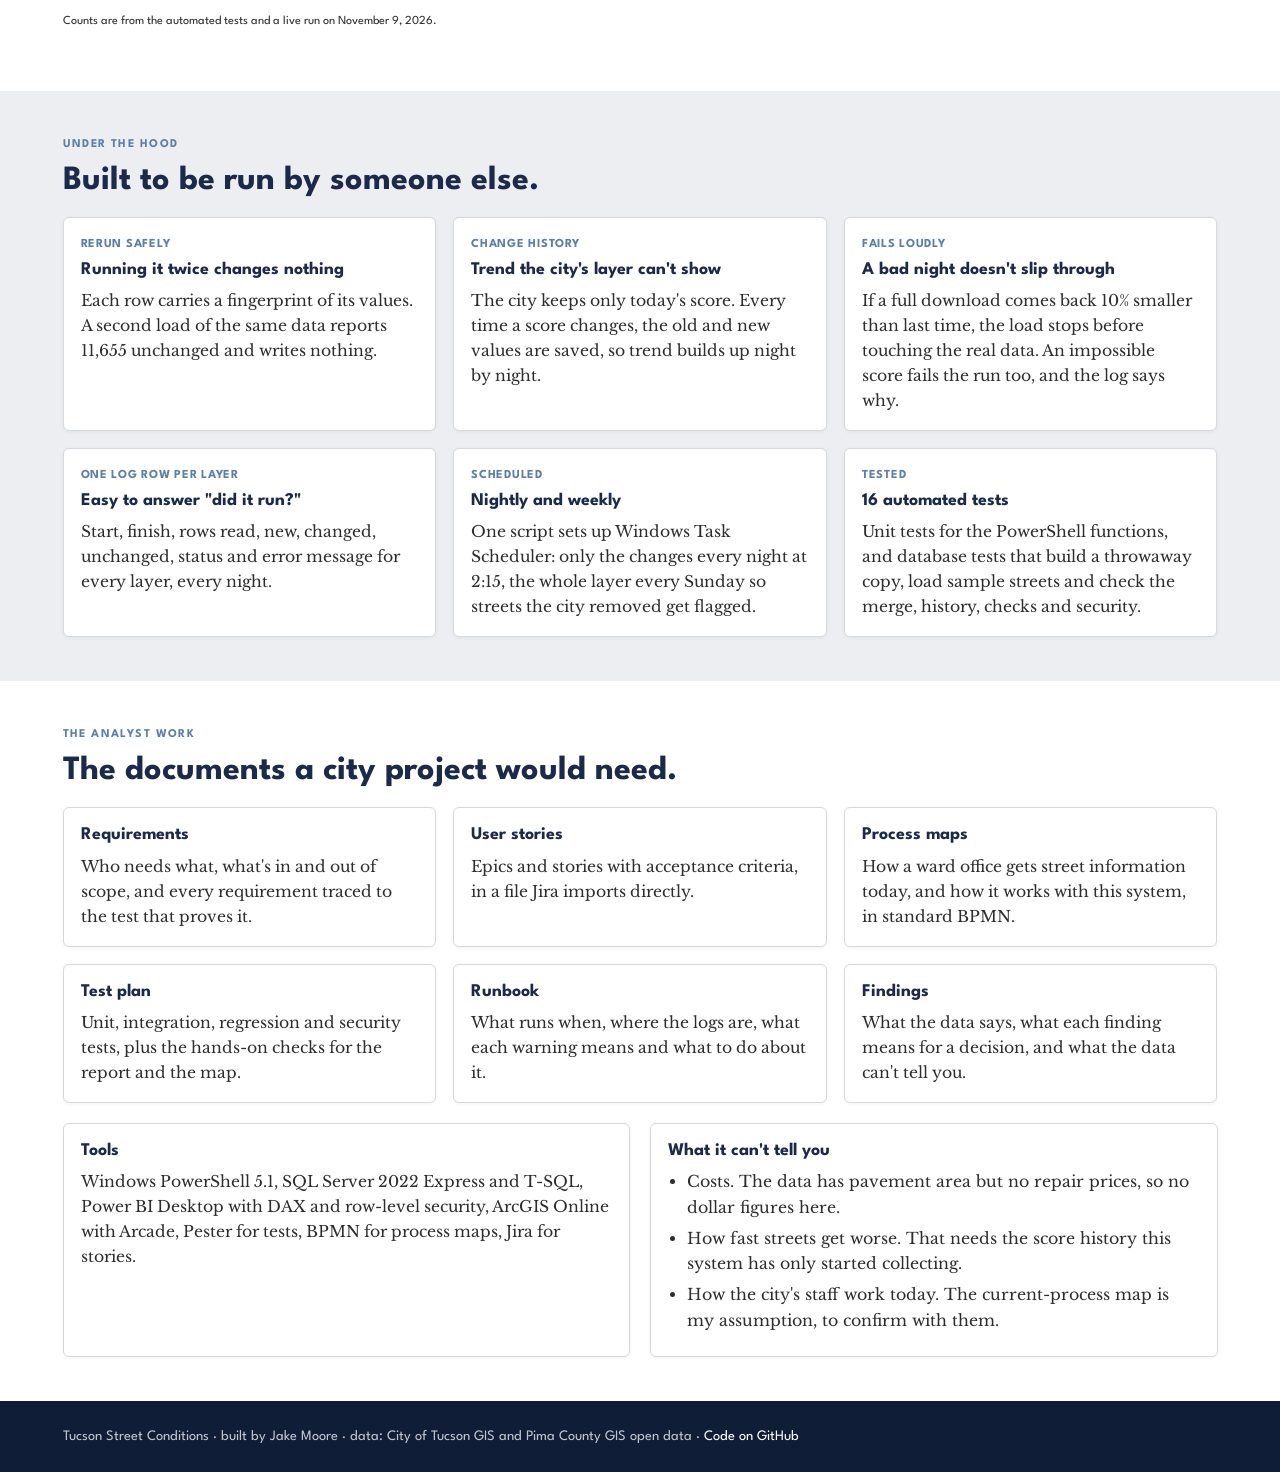
==== commit c4900d89: "Stop partial full downloads before the merge; verified Prop 411 wording; schedule wording; clean pro" ====
--- a/site/index.html
+++ b/site/index.html
@@ -137,7 +137,7 @@
   <div class="wrap">
     <span class="kicker">Built on the City of Tucson's own public data</span>
     <h1>Which streets are worst, and who gets to see what?</h1>
-    <p class="lead">Tucson publishes a condition score for every street it maintains. I built the system a city IT team would run on it: a script that pulls the data every night, a SQL Server database that checks it, and a Power BI report where each council office sees only its own ward.</p>
+    <p class="lead">Tucson publishes a condition score for every street it maintains. I built the system a city IT team would run on it: a script that pulls the data on a nightly schedule, a SQL Server database that checks it, and a Power BI report where each council office sees only its own ward.</p>
     <div class="hero-actions">
       <a class="btn btn-primary" href="#data">See what the data says</a>
       <a class="btn btn-secondary" href="https://github.com/Jahe-moore/tucson-street-conditions">Read the code</a>
@@ -155,20 +155,20 @@
   <div class="wrap">
     <span class="kicker">Why this matters in Tucson</span>
     <h2>The city is spending $590 million fixing streets, worst first.</h2>
-    <p>Voters passed Proposition 411 in 2022 to repair city streets. The commission overseeing it picks projects mainly by the lowest condition score, so the scores decide where the money goes. Three groups lean on that same data every week.</p>
+    <p>Tucson voters approved Proposition 411, a 10-year half-cent sales tax, and $590 million of it goes to neighborhood streets. The commission overseeing it picks projects first by the lowest condition score, then balances across wards and equity, so the scores steer where the money goes. Three groups lean on that same data every week.</p>
     <div class="cols-3" style="margin-top:1rem">
       <div class="card"><h3>Ward council offices</h3><p>Residents call about their street. Staff need to know how their ward compares and which of their streets are next in line.</p></div>
       <div class="card"><h3>Pavement program staff</h3><p>They build the worst-first list, and need to skip streets that were just repaved and catch scores that are out of date.</p></div>
       <div class="card"><h3>Utility crews and the permit desk</h3><p>A newly paved major street can't be cut for five years without extra restoration work. Crews need to know before they dig.</p></div>
     </div>
-    <p class="src" style="margin-top:1rem">Sources: <a href="https://kgun9.com/operation-safe-roads/worst-first-is-tucsons-plan-for-street-repair">KGUN 9 on worst-first</a> &middot; <a href="https://assets.tucsonaz.gov/share/bcc/40524.pdf">oversight commission materials</a> &middot; <a href="https://www.tucsonaz.gov/files/sharedassets/public/v/1/transportation-and-mobility/documents/rowbrochure2018-web.pdf">City of Tucson right-of-way guide</a></p>
+    <p class="src" style="margin-top:1rem">Sources: <a href="https://content.govdelivery.com/accounts/AZTUCSON/bulletins/362edfc">City of Tucson, Prop 411 Phase 1 release</a> &middot; <a href="https://kgun9.com/operation-safe-roads/worst-first-is-tucsons-plan-for-street-repair">KGUN 9 on worst-first</a> &middot; <a href="https://www.tucsonaz.gov/files/sharedassets/public/v/1/transportation-and-mobility/documents/rowbrochure2018-web.pdf">City of Tucson right-of-way guide</a></p>
   </div>
 </section>
 
 <section class="white" id="how">
   <div class="wrap">
     <span class="kicker">How it works</span>
-    <h2>Five steps, every night, with nobody touching it.</h2>
+    <h2>Five steps, built to run every night with nobody touching it.</h2>
     <div class="chain">
       <div class="link"><div class="card"><span class="step">1. Pull</span>
         <span class="tool">PowerShell</span><span class="tool">REST API</span>
@@ -245,9 +245,9 @@
     <div class="cols-3" style="margin-top:1rem">
       <div class="card"><span class="term">Rerun safely</span><h3>Running it twice changes nothing</h3><p>Each row carries a fingerprint of its values. A second load of the same data reports 11,655 unchanged and writes nothing.</p></div>
       <div class="card"><span class="term">Change history</span><h3>Trend the city's layer can't show</h3><p>The city keeps only today's score. Every time a score changes, the old and new values are saved, so trend builds up night by night.</p></div>
-      <div class="card"><span class="term">Fails loudly</span><h3>A bad night doesn't slip through</h3><p>If a download comes back 10% smaller than last time, or a score is out of range, the run is marked failed and the log says why.</p></div>
+      <div class="card"><span class="term">Fails loudly</span><h3>A bad night doesn't slip through</h3><p>If a full download comes back 10% smaller than last time, the load stops before touching the real data. An impossible score fails the run too, and the log says why.</p></div>
       <div class="card"><span class="term">One log row per layer</span><h3>Easy to answer "did it run?"</h3><p>Start, finish, rows read, new, changed, unchanged, status and error message for every layer, every night.</p></div>
-      <div class="card"><span class="term">Scheduled</span><h3>Nightly and weekly</h3><p>Only the changes every night at 2:15, the whole layer every Sunday so streets the city removed get flagged.</p></div>
+      <div class="card"><span class="term">Scheduled</span><h3>Nightly and weekly</h3><p>One script sets up Windows Task Scheduler: only the changes every night at 2:15, the whole layer every Sunday so streets the city removed get flagged.</p></div>
       <div class="card"><span class="term">Tested</span><h3>16 automated tests</h3><p>Unit tests for the PowerShell functions, and database tests that build a throwaway copy, load sample streets and check the merge, history, checks and security.</p></div>
     </div>
   </div>
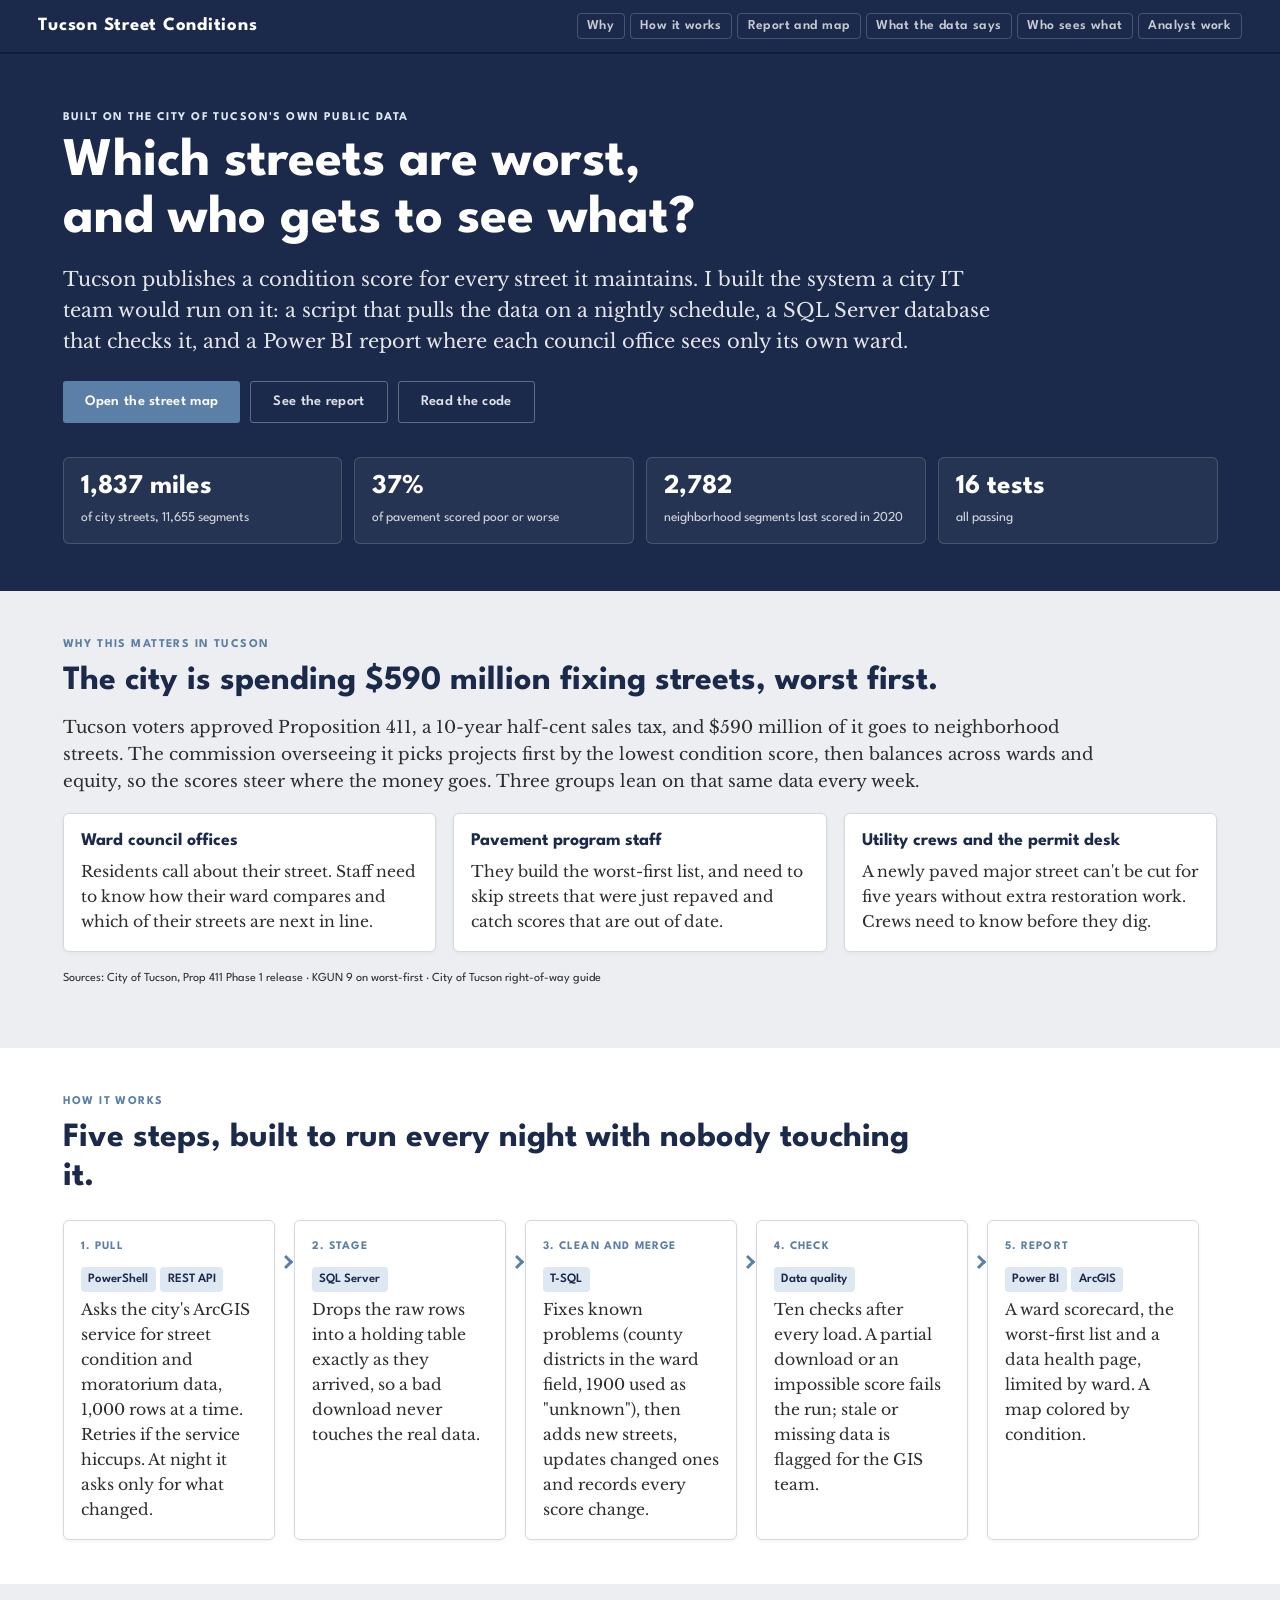
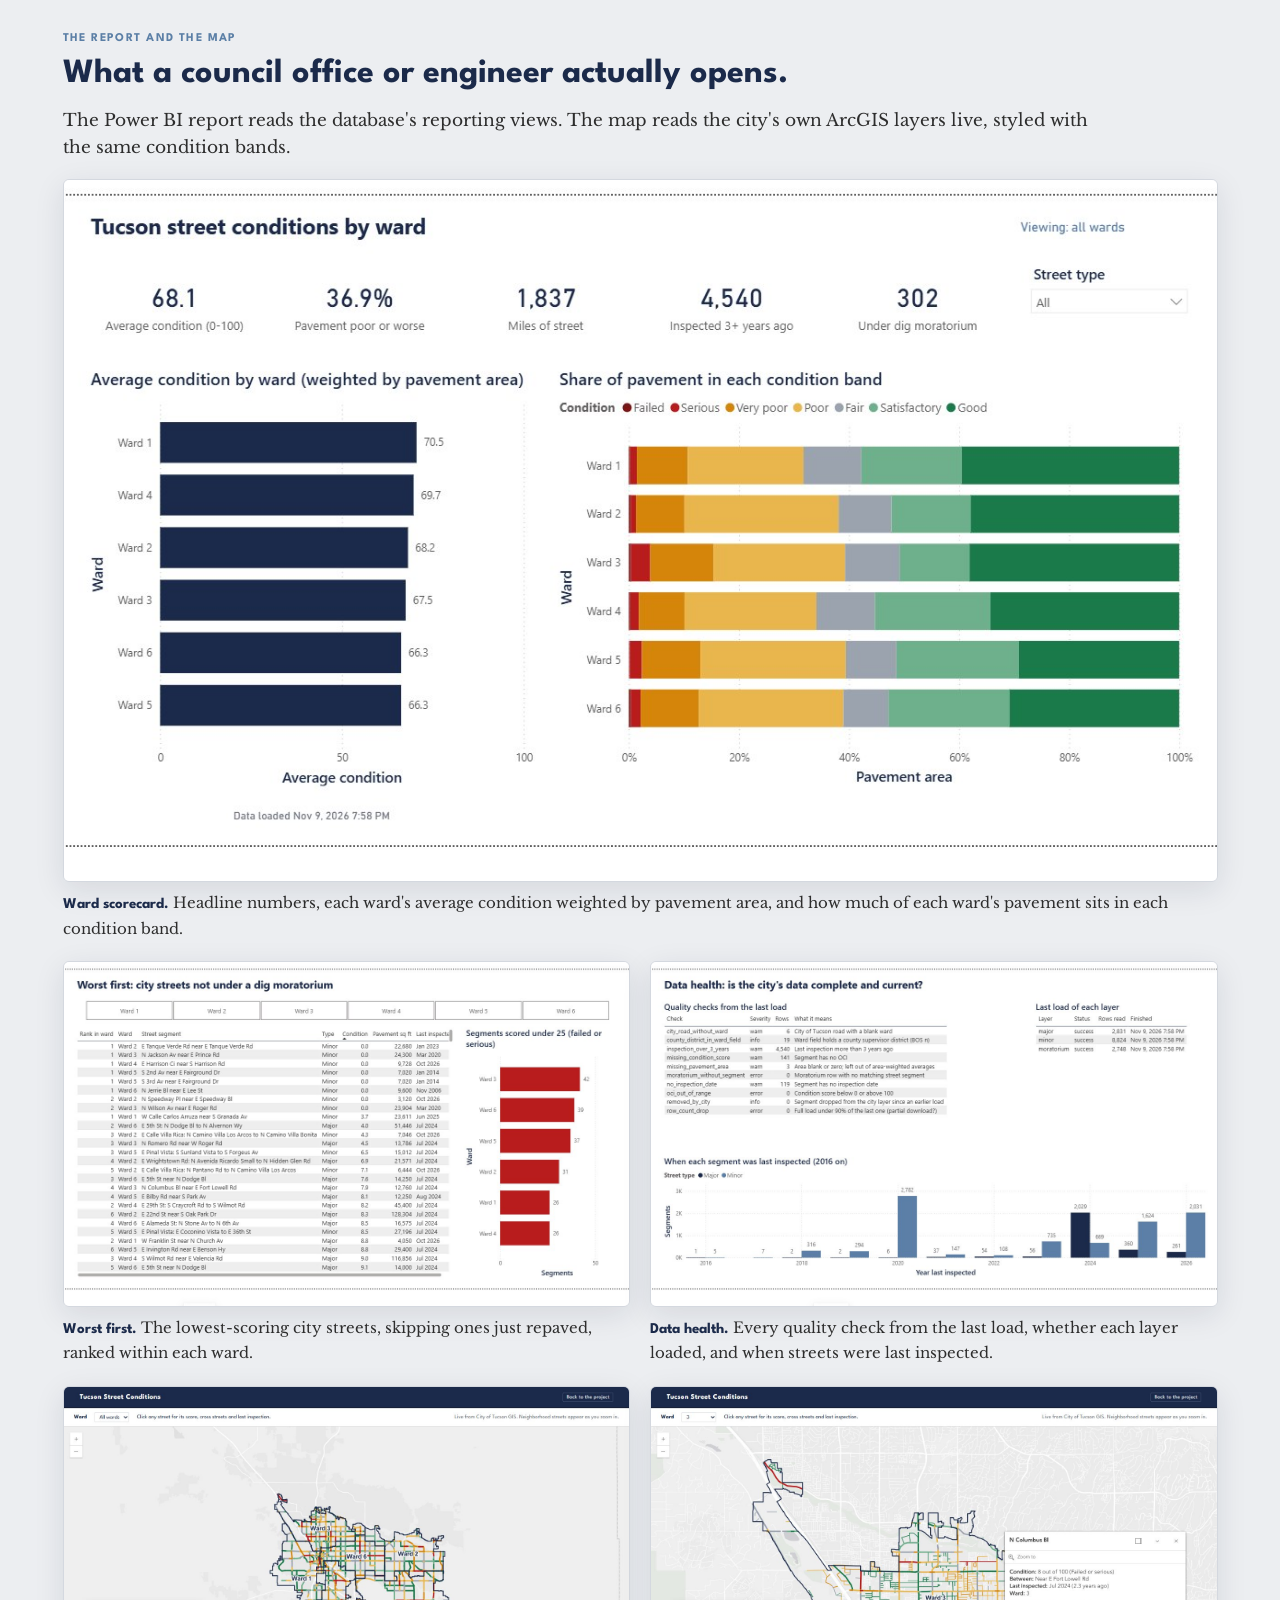
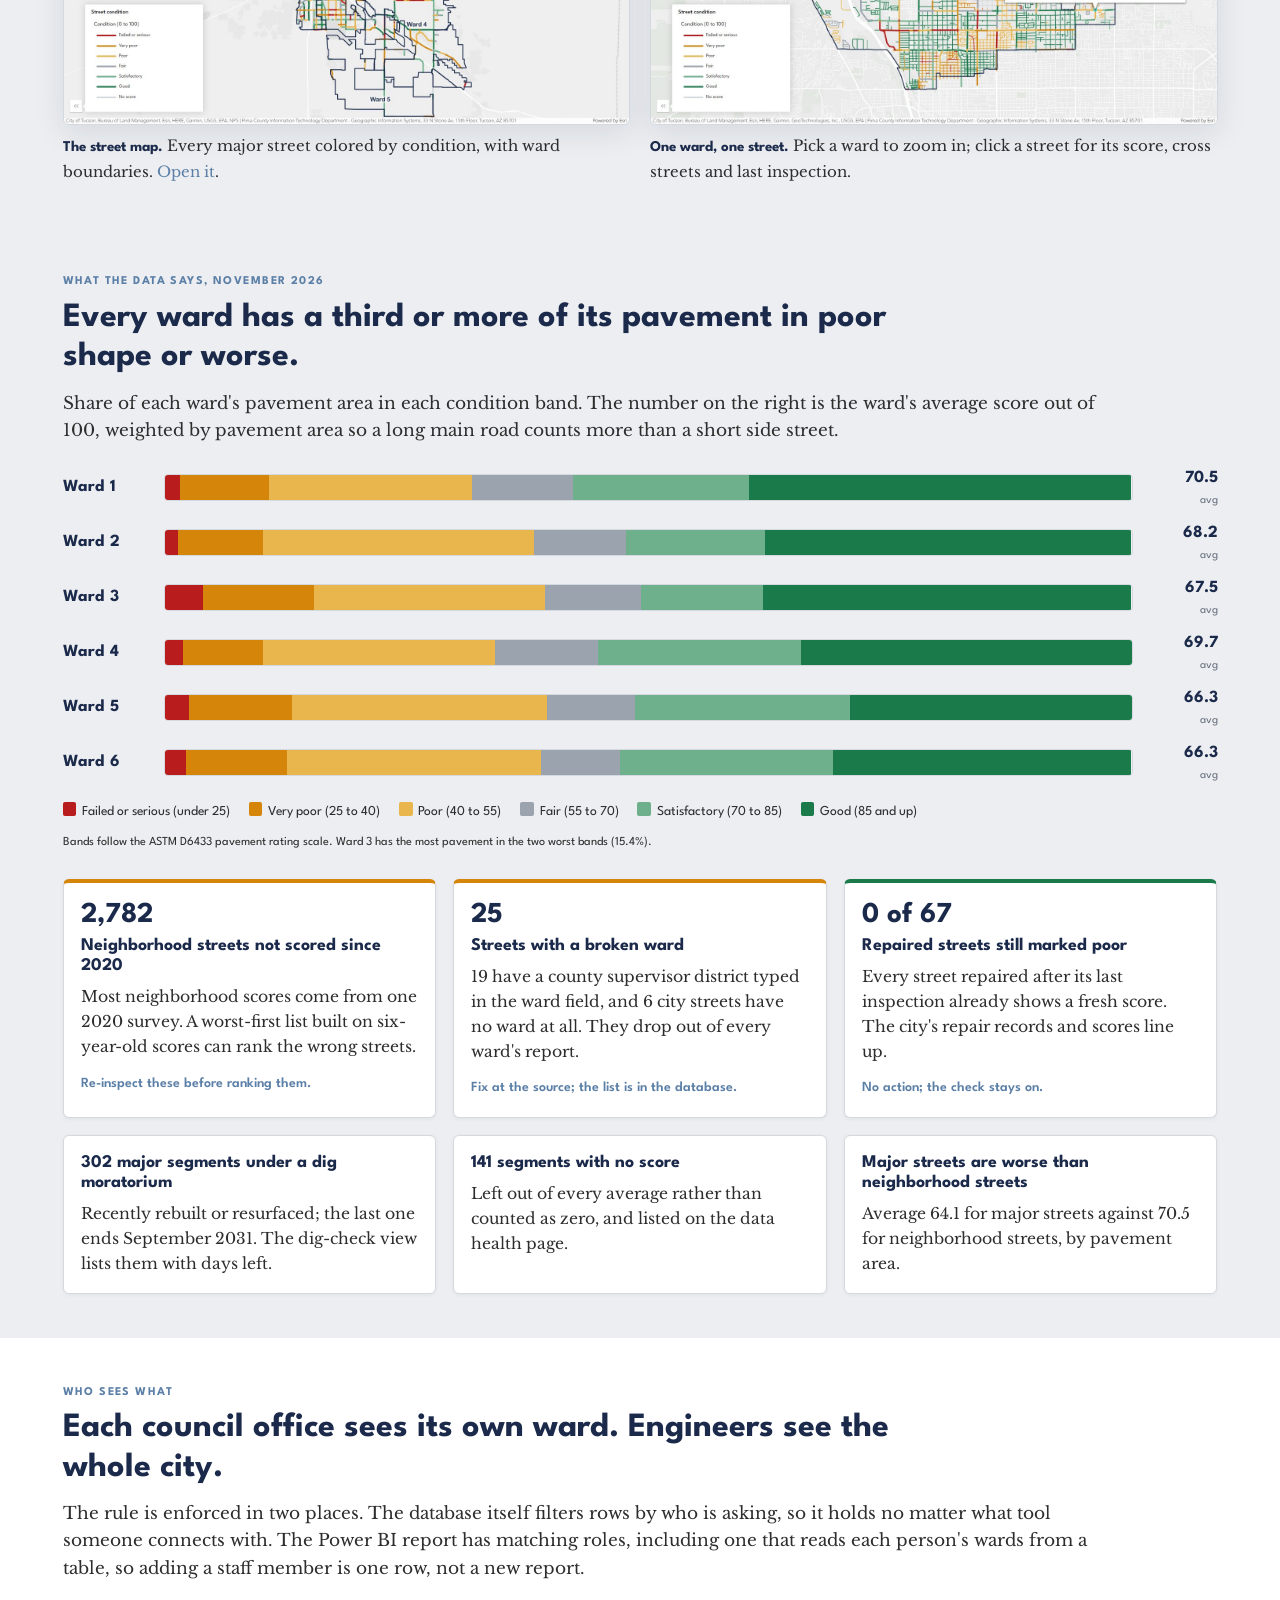
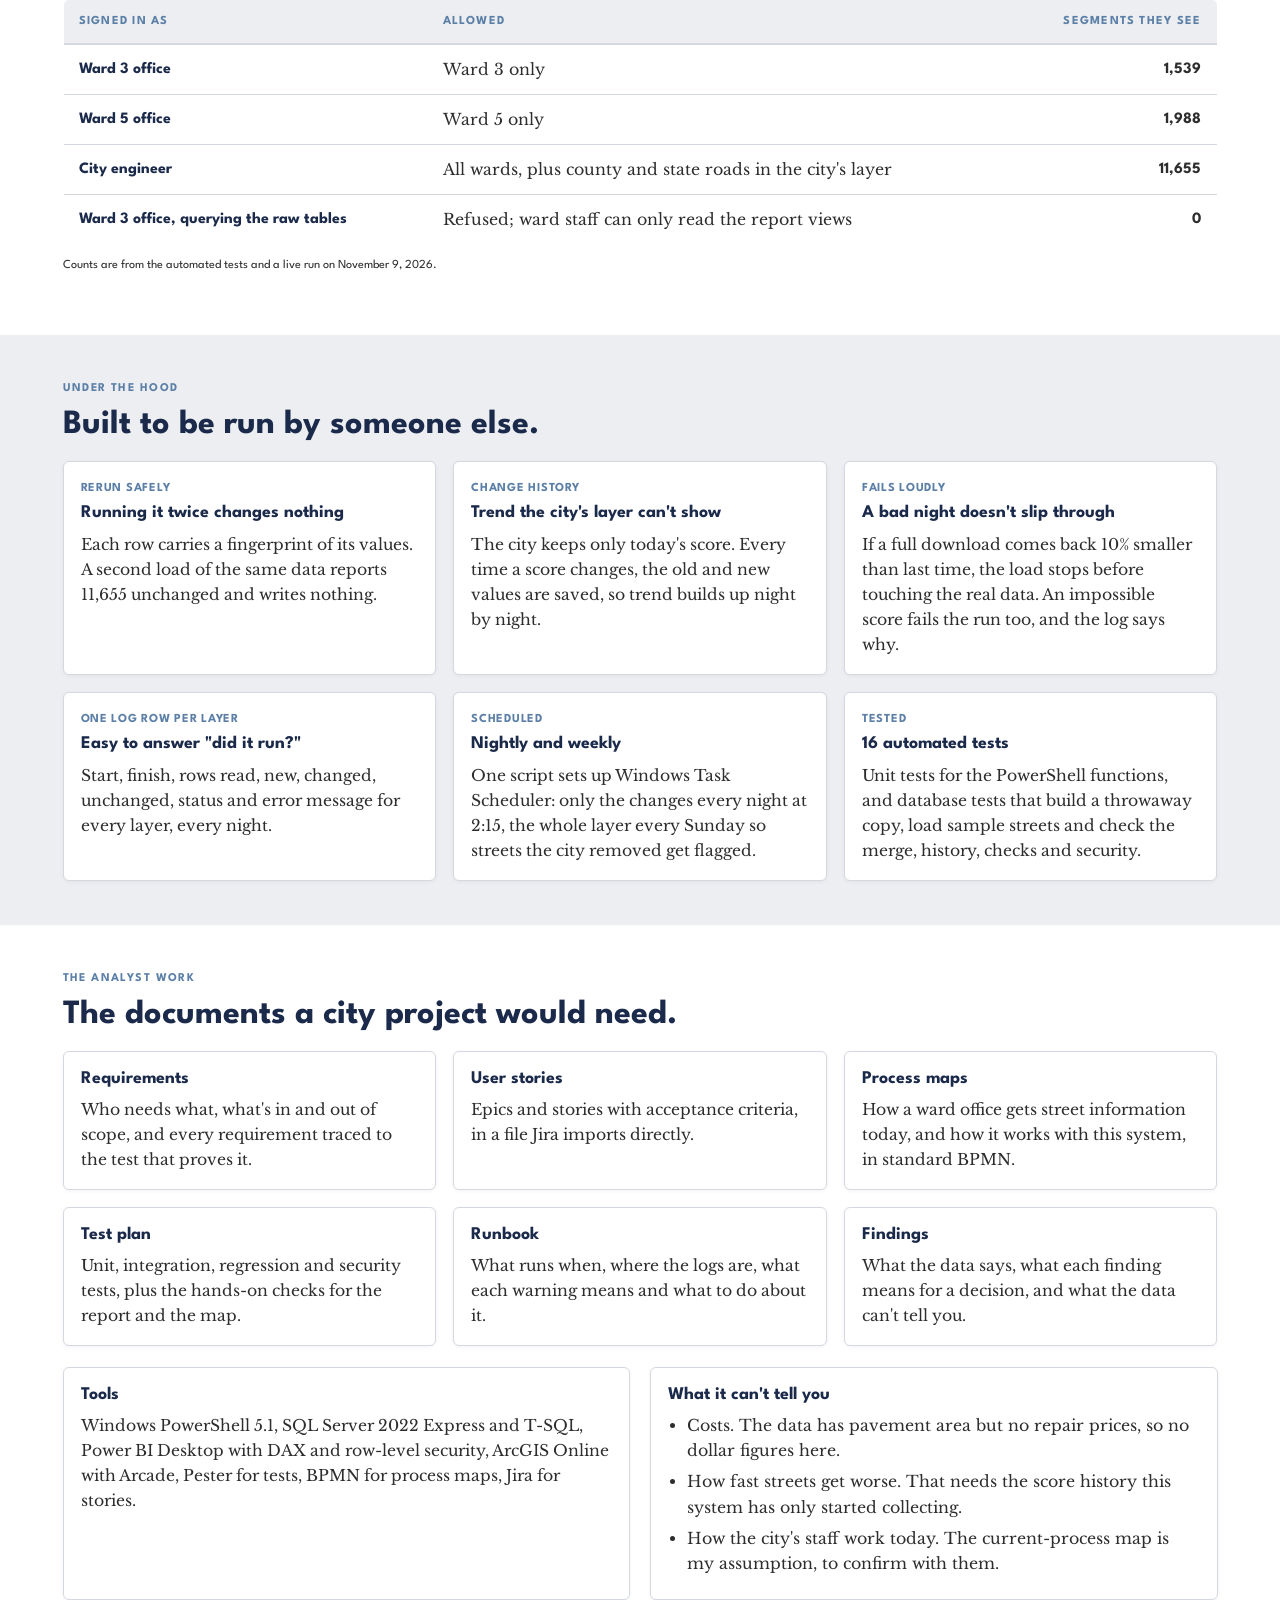
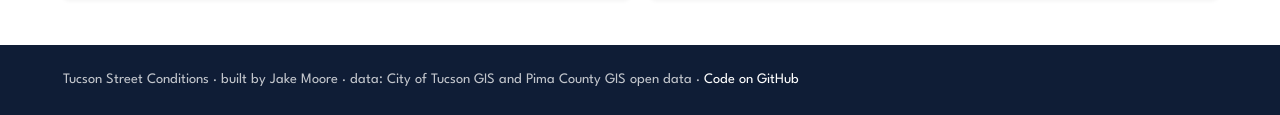
==== commit c16a7ab8: "Power BI report (TMDL model, ward roles, 3 pages), ArcGIS street map page, screenshots on the site, " ====
--- a/site/index.html
+++ b/site/index.html
@@ -101,6 +101,12 @@
   ul.plain { padding-left: 1.1rem; font-size: 0.93rem; }
   ul.plain li { margin-bottom: 0.35rem; }
   .table-scroll { overflow-x: auto; }
+  .shots { display: grid; grid-template-columns: 1fr 1fr; gap: 1.2rem; margin-top: 1rem; }
+  .shots figure { margin: 0; }
+  .shots figure.wide { grid-column: 1 / -1; }
+  .shots img { width: 100%; height: auto; display: block; border: 1px solid var(--border); border-radius: 6px; box-shadow: 0 8px 30px rgba(15,29,54,0.10); }
+  .shots figcaption { font-size: 0.88rem; margin-top: 0.5rem; }
+  .shots figcaption b { font-family: 'League Spartan', sans-serif; color: var(--navy); }
   footer { background: var(--navy-dark); color: rgba(255,255,255,0.75); padding: 1.4rem 0; font-family: 'League Spartan', sans-serif; font-size: 0.85rem; }
   footer a { color: #fff; }
 
@@ -126,6 +132,7 @@
     <ul class="navbar-links">
       <li><a href="#why">Why</a></li>
       <li><a href="#how">How it works</a></li>
+      <li><a href="#see">Report and map</a></li>
       <li><a href="#data">What the data says</a></li>
       <li><a href="#access">Who sees what</a></li>
       <li><a href="#docs">Analyst work</a></li>
@@ -139,7 +146,8 @@
     <h1>Which streets are worst, and who gets to see what?</h1>
     <p class="lead">Tucson publishes a condition score for every street it maintains. I built the system a city IT team would run on it: a script that pulls the data on a nightly schedule, a SQL Server database that checks it, and a Power BI report where each council office sees only its own ward.</p>
     <div class="hero-actions">
-      <a class="btn btn-primary" href="#data">See what the data says</a>
+      <a class="btn btn-primary" href="map.html">Open the street map</a>
+      <a class="btn btn-secondary" href="#see">See the report</a>
       <a class="btn btn-secondary" href="https://github.com/Jahe-moore/tucson-street-conditions">Read the code</a>
     </div>
     <div class="facts">
@@ -189,6 +197,26 @@
   </div>
 </section>
 
+<section id="see">
+  <div class="wrap">
+    <span class="kicker">The report and the map</span>
+    <h2>What a council office or engineer actually opens.</h2>
+    <p>The Power BI report reads the database's reporting views. The map reads the city's own ArcGIS layers live, styled with the same condition bands.</p>
+    <div class="shots">
+      <figure class="wide"><a href="img/report-scorecard.jpg"><img src="img/report-scorecard.jpg" width="1252" height="762" loading="lazy" alt="Power BI ward scorecard: average condition 68.1, 36.9% of pavement poor or worse, 1,837 miles, 4,540 segments inspected over 3 years ago, 302 under a dig moratorium, plus average condition and condition mix by ward."></a>
+        <figcaption><b>Ward scorecard.</b> Headline numbers, each ward's average condition weighted by pavement area, and how much of each ward's pavement sits in each condition band.</figcaption></figure>
+      <figure><a href="img/report-worst.jpg"><img src="img/report-worst.jpg" width="1252" height="762" loading="lazy" alt="Power BI worst-first page: a table of the lowest-scoring street segments by ward, excluding streets under a dig moratorium, and a bar chart of failed or serious segments by ward."></a>
+        <figcaption><b>Worst first.</b> The lowest-scoring city streets, skipping ones just repaved, ranked within each ward.</figcaption></figure>
+      <figure><a href="img/report-health.jpg"><img src="img/report-health.jpg" width="1252" height="762" loading="lazy" alt="Power BI data health page: the ten quality checks from the last load, the last load of each layer, and a chart of when segments were last inspected, showing the 2020 survey of neighborhood streets."></a>
+        <figcaption><b>Data health.</b> Every quality check from the last load, whether each layer loaded, and when streets were last inspected.</figcaption></figure>
+      <figure><a href="map.html"><img src="img/map-city.jpg" width="1440" height="860" loading="lazy" alt="Map of Tucson's major streets colored by condition, with the six ward boundaries."></a>
+        <figcaption><b>The street map.</b> Every major street colored by condition, with ward boundaries. <a href="map.html">Open it</a>.</figcaption></figure>
+      <figure><a href="map.html"><img src="img/map-ward3.jpg" width="1440" height="860" loading="lazy" alt="Map zoomed to Ward 3 showing neighborhood streets by condition and a pop-up for N Columbus Bl: condition 8 out of 100, near E Fort Lowell Rd, last inspected July 2024."></a>
+        <figcaption><b>One ward, one street.</b> Pick a ward to zoom in; click a street for its score, cross streets and last inspection.</figcaption></figure>
+    </div>
+  </div>
+</section>
+
 <section id="data">
   <div class="wrap">
     <span class="kicker">What the data says, November 2026</span>
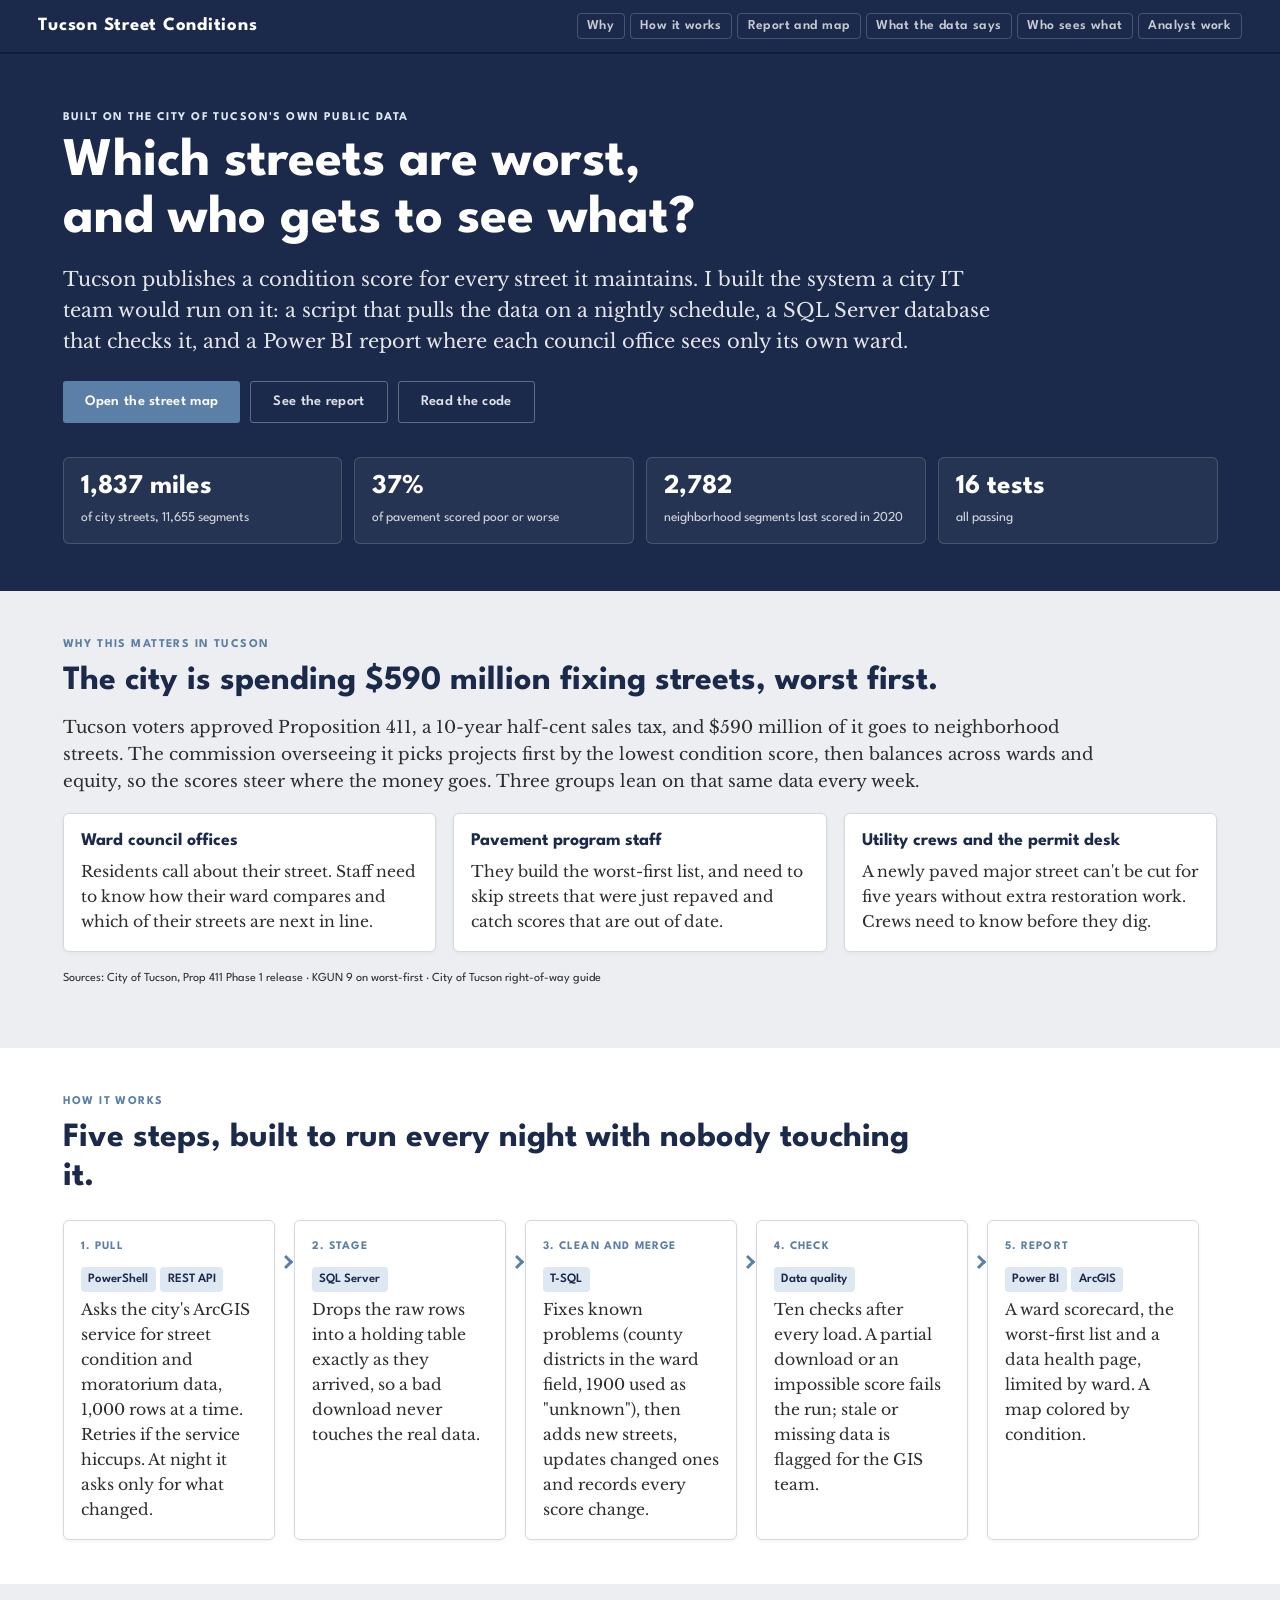
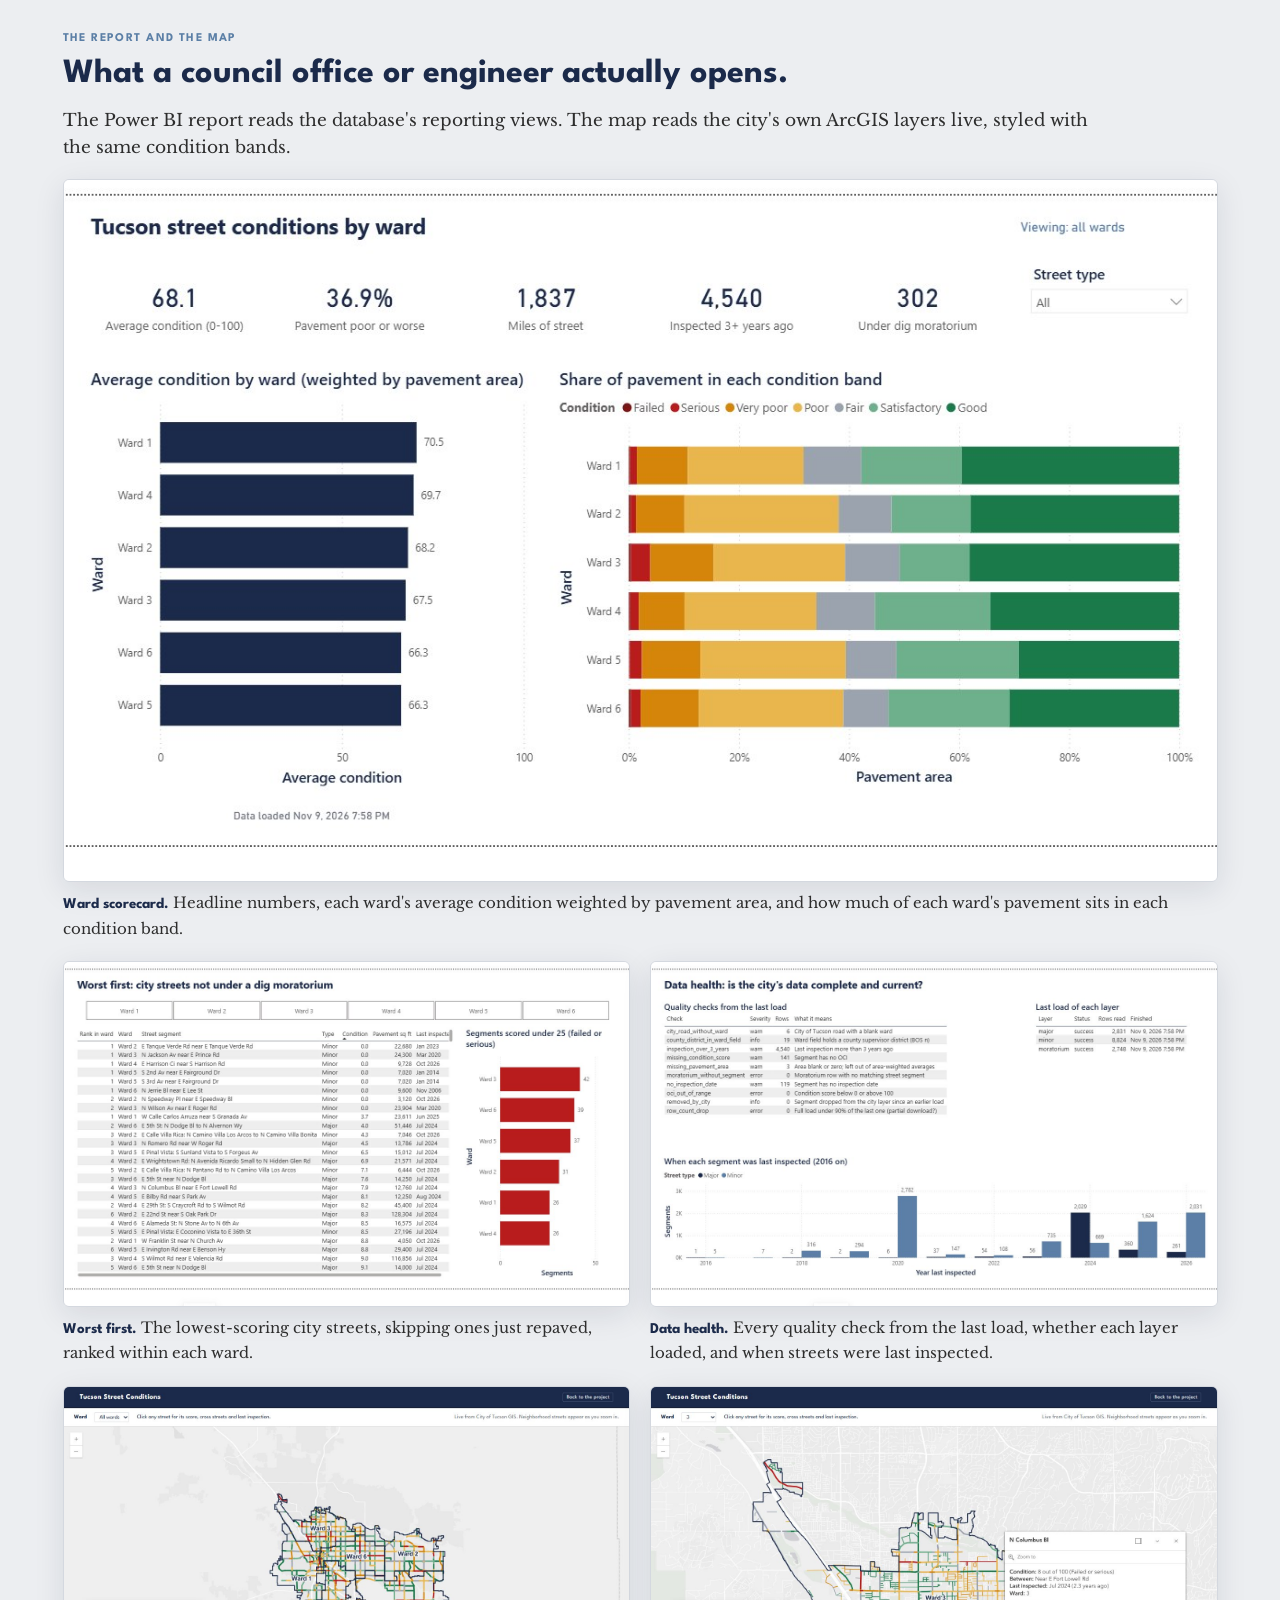
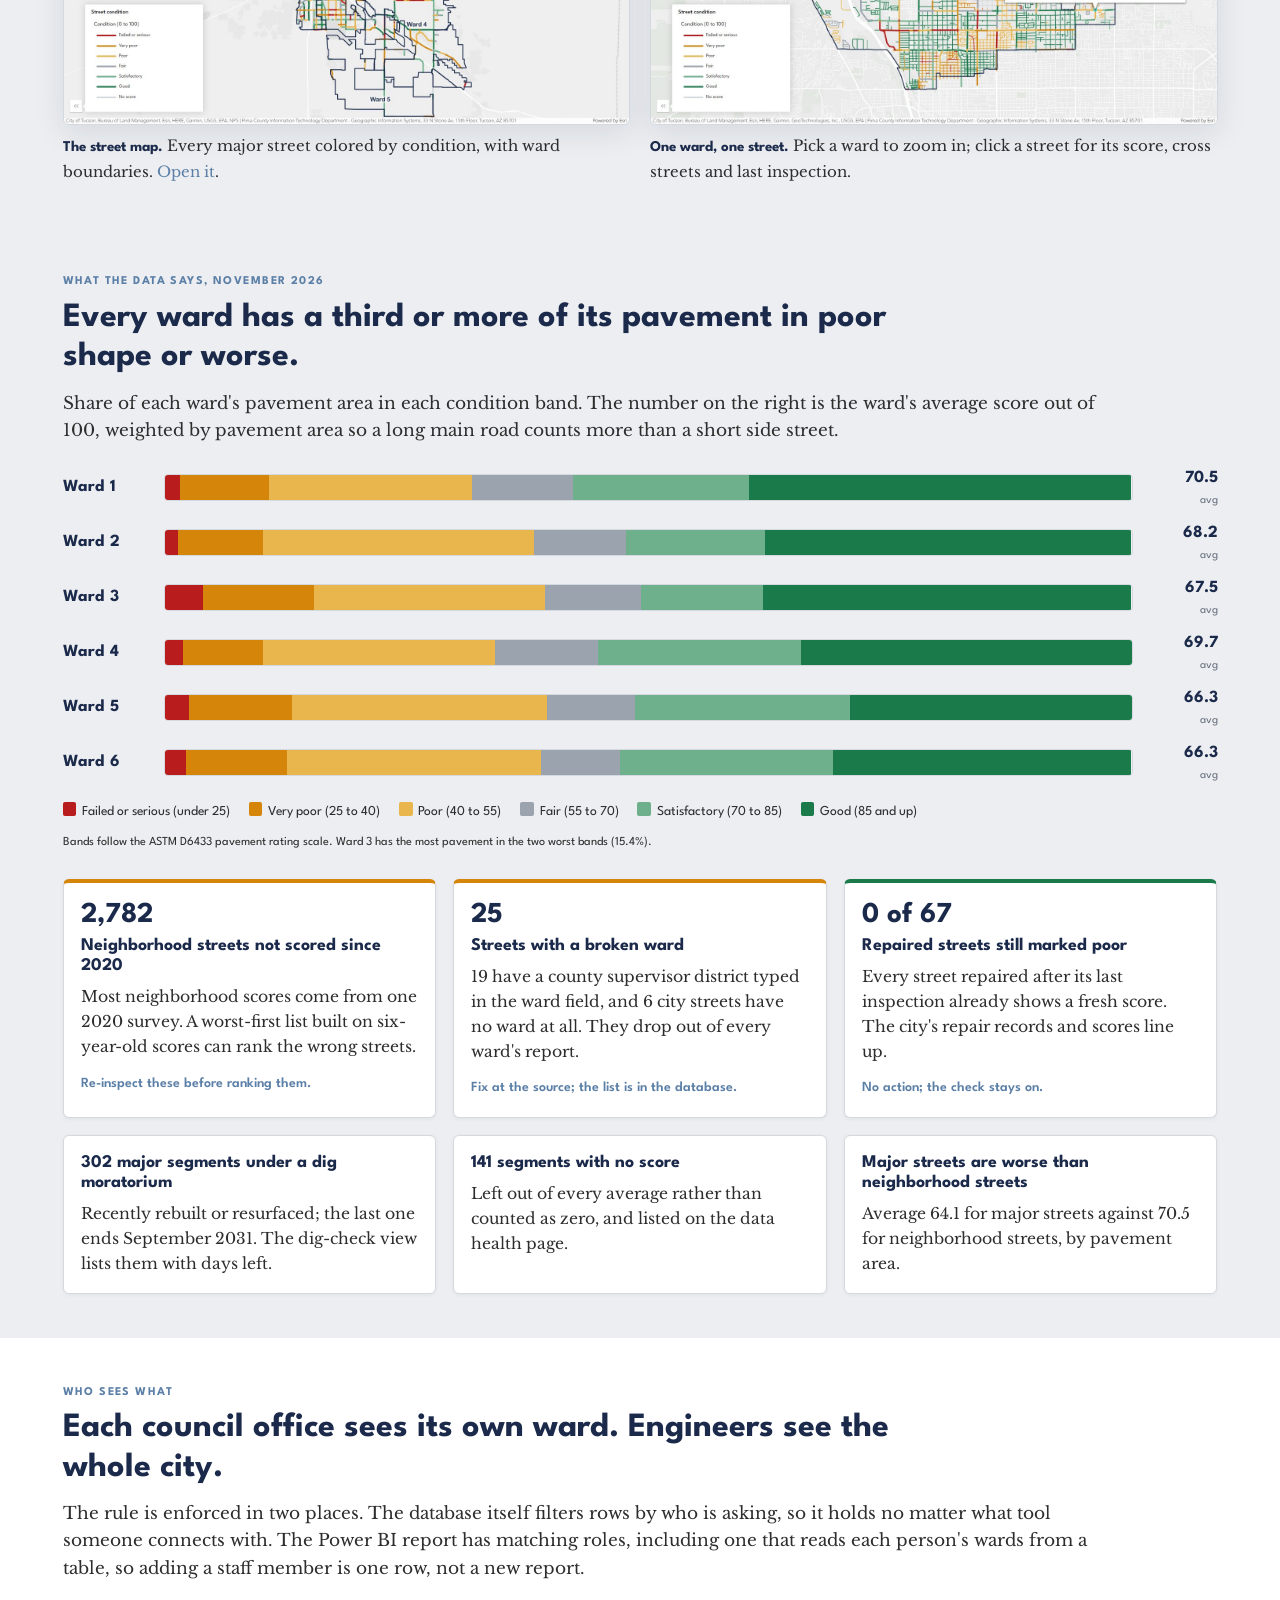
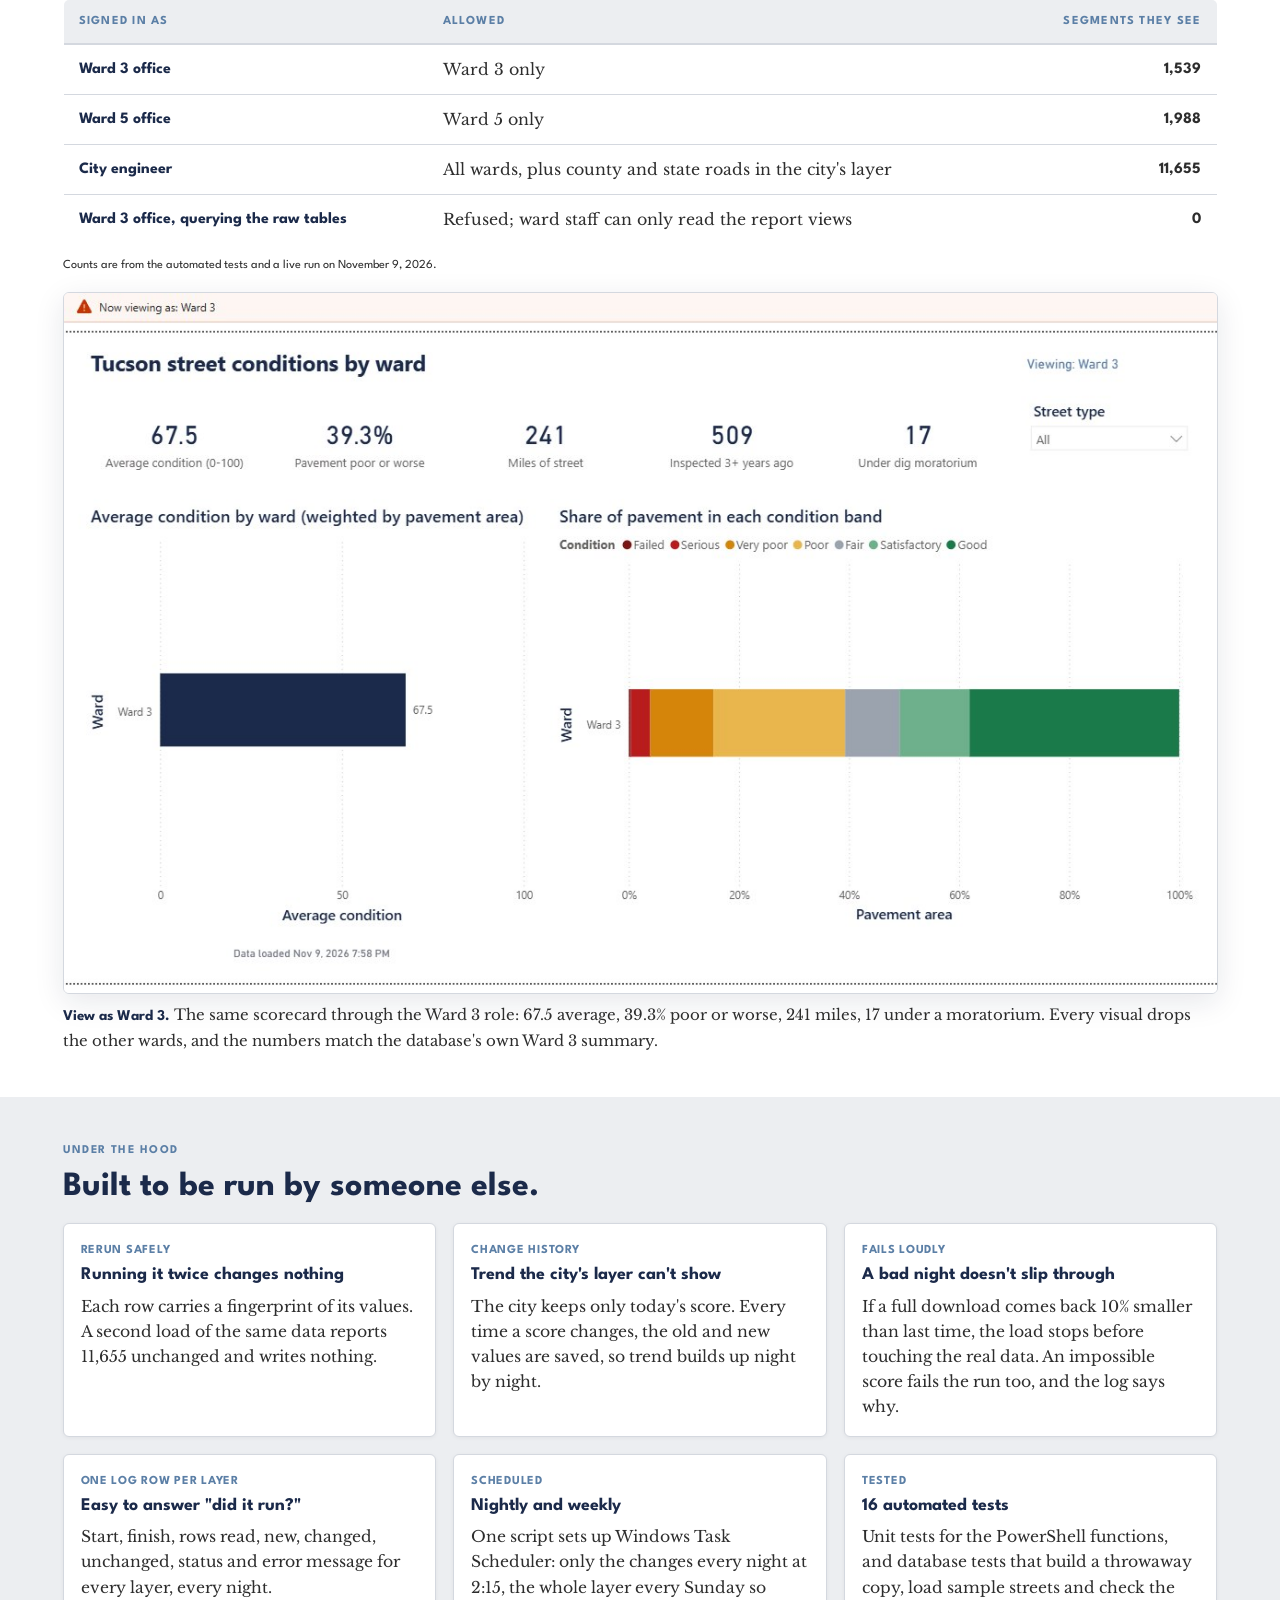
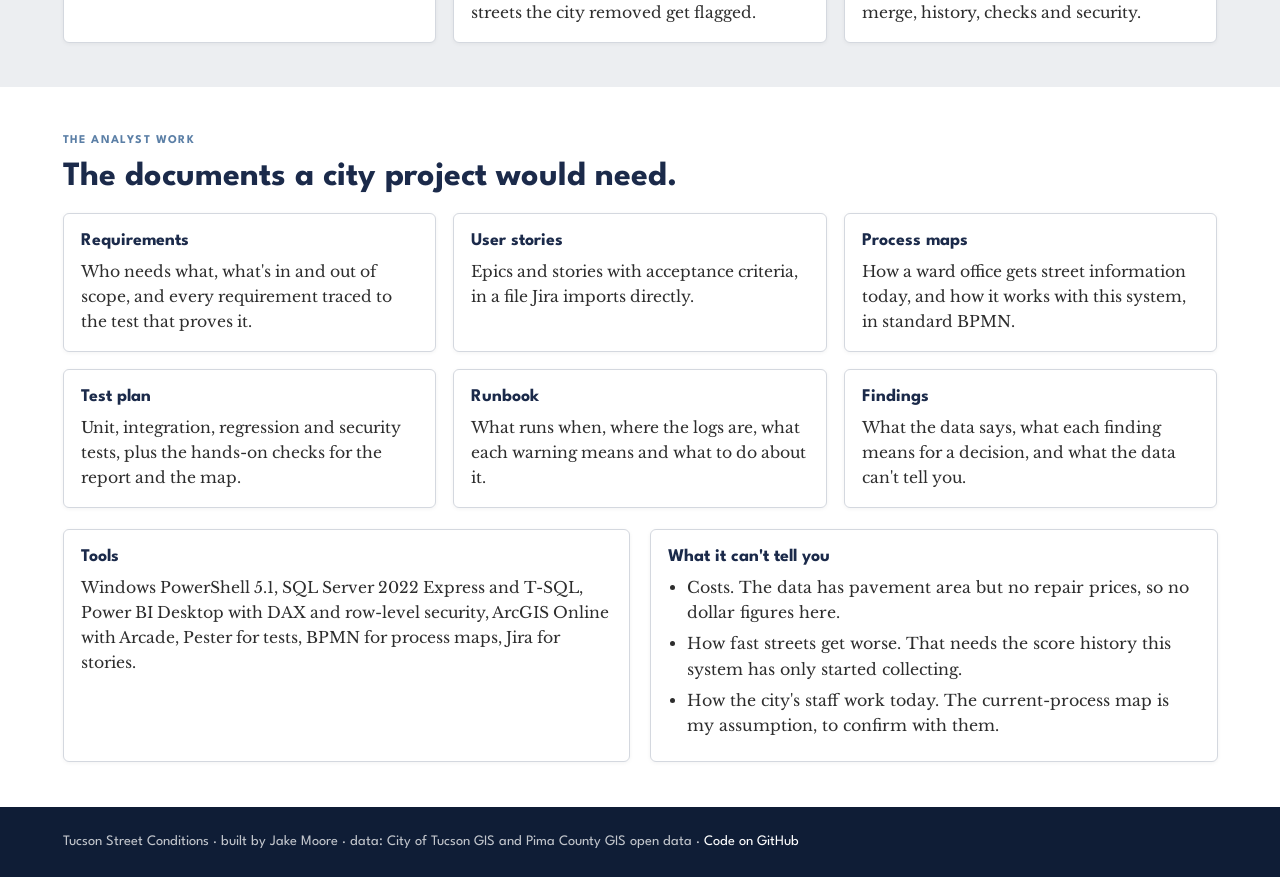
==== commit 6a1695b0: "Docs say the report and map are built; Ward 3 view on the site; UAT results; DAX blank-score fix in " ====
--- a/site/index.html
+++ b/site/index.html
@@ -263,6 +263,10 @@
     </table>
     </div>
     <p class="src" style="margin-top:0.6rem">Counts are from the automated tests and a live run on November 9, 2026.</p>
+    <div class="shots">
+      <figure class="wide"><a href="img/report-ward3.jpg"><img src="img/report-ward3.jpg" width="1252" height="760" loading="lazy" alt="Power BI ward scorecard viewed as the Ward 3 role: average condition 67.5, 39.3% of pavement poor or worse, 241 miles, 17 segments under a dig moratorium, and only Ward 3 in every chart."></a>
+        <figcaption><b>View as Ward 3.</b> The same scorecard through the Ward 3 role: 67.5 average, 39.3% poor or worse, 241 miles, 17 under a moratorium. Every visual drops the other wards, and the numbers match the database's own Ward 3 summary.</figcaption></figure>
+    </div>
   </div>
 </section>
 
